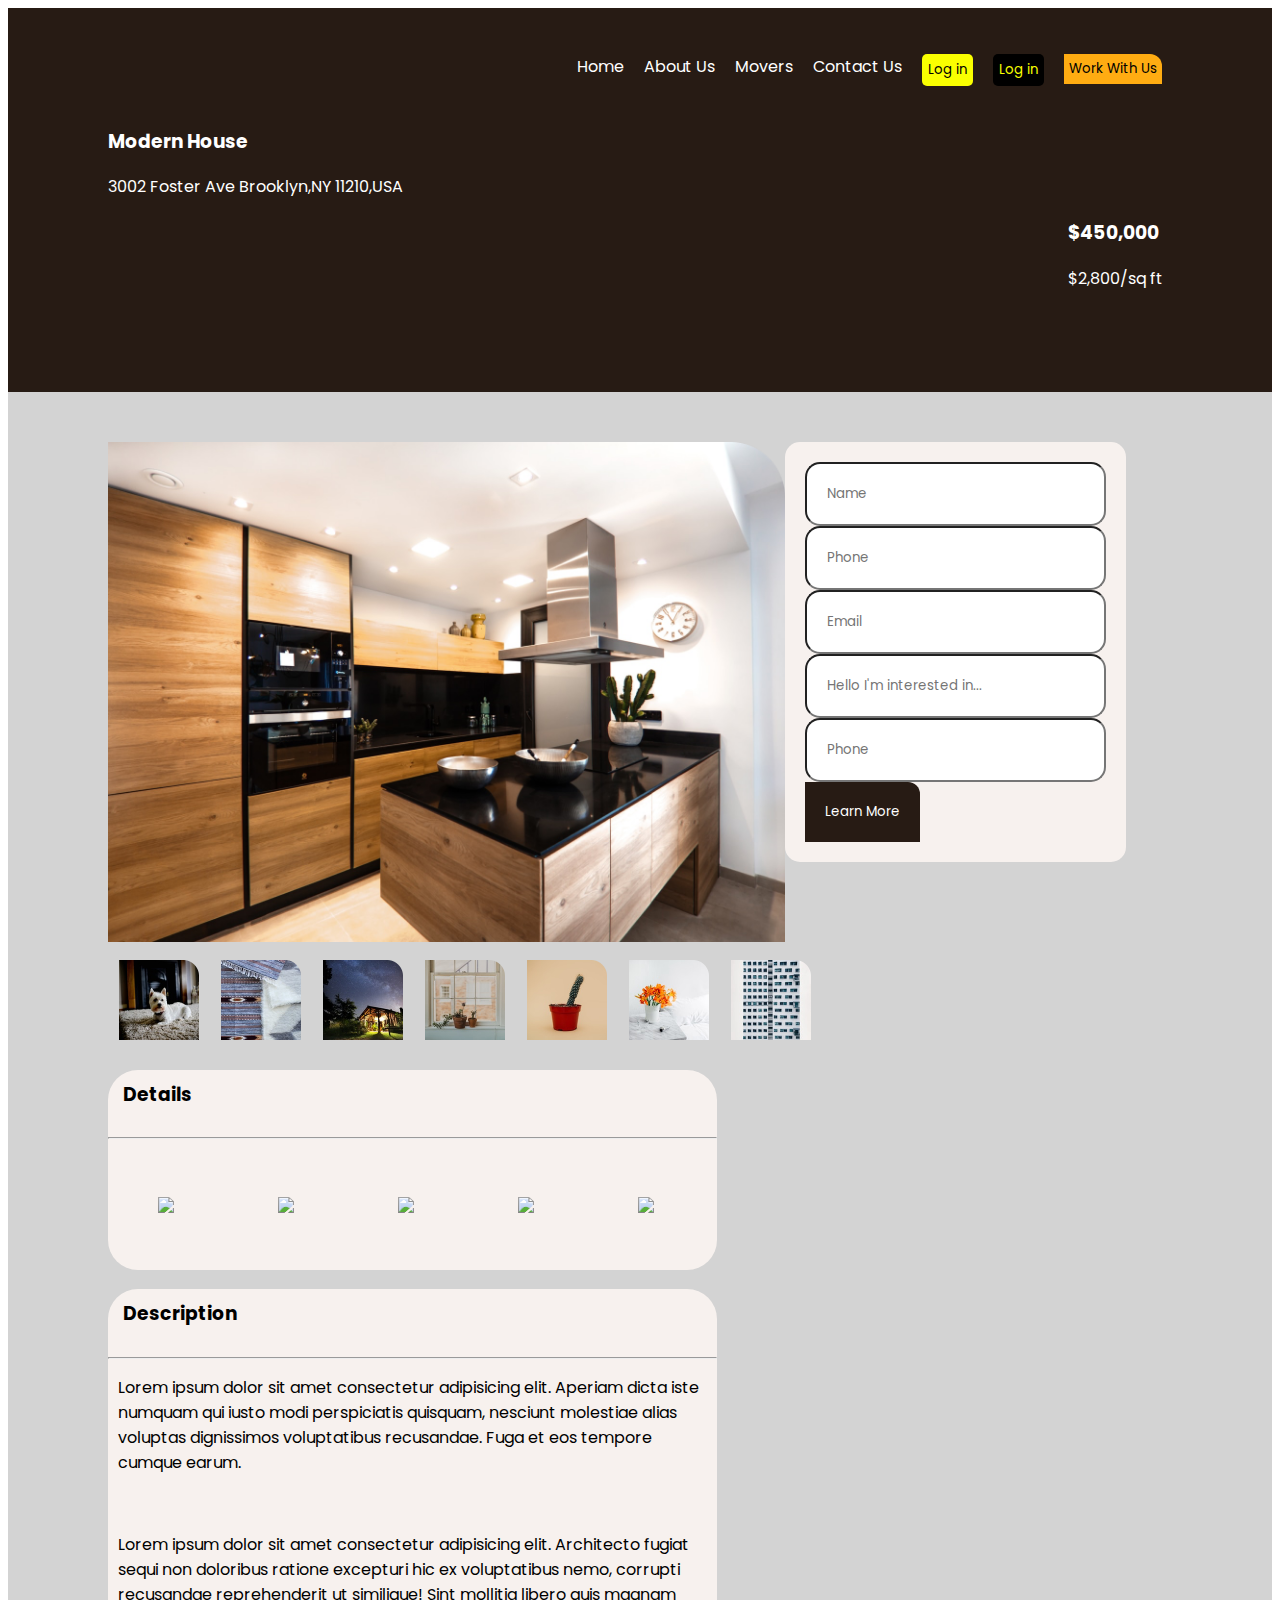
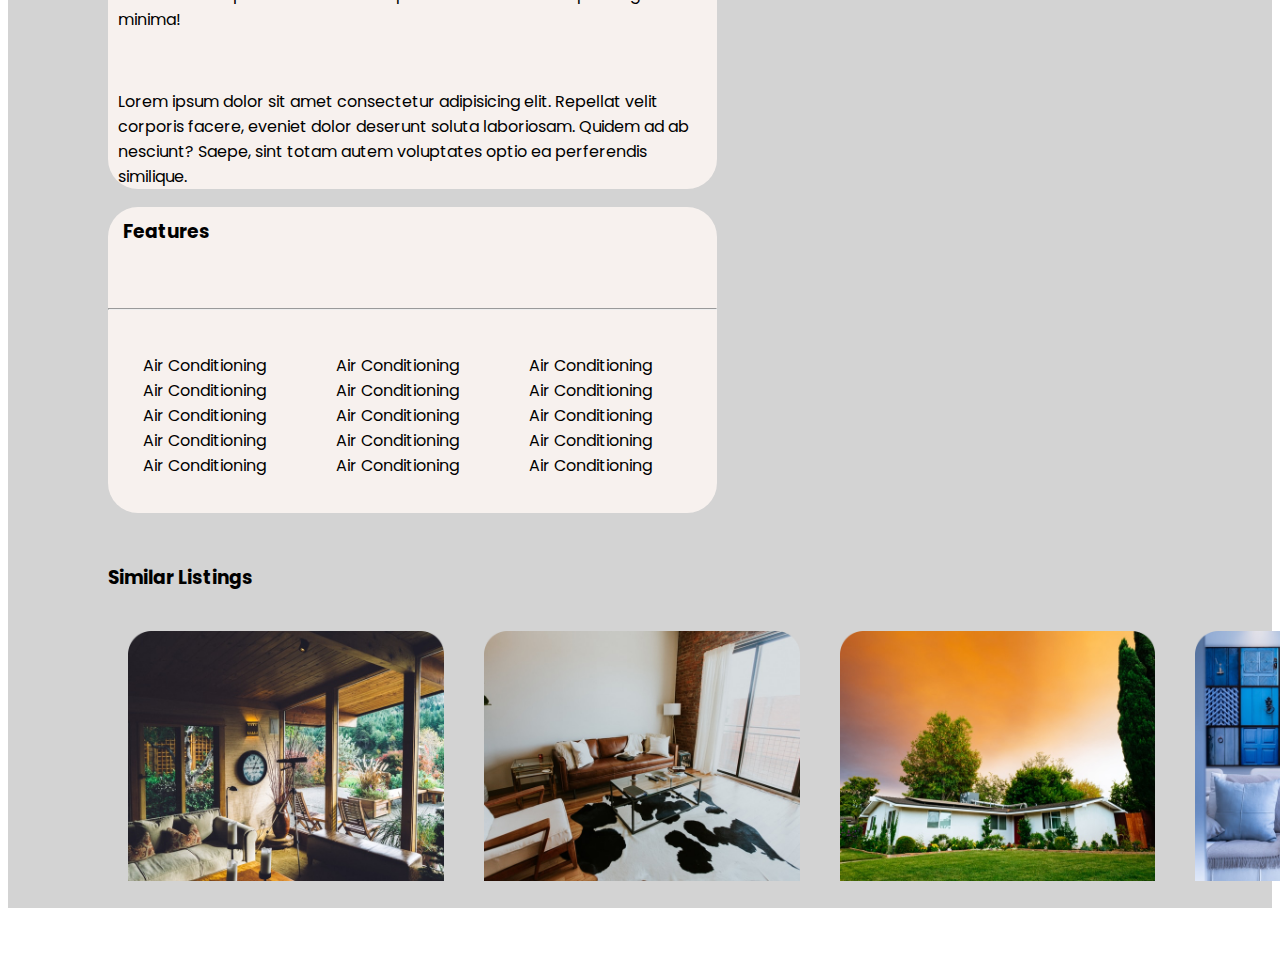
==== property.html @ d28a73ca "added the images on the similar listings container  and styled them" ====
<!DOCTYPE html>
<html lang="en">
<head>
    <meta charset="UTF-8">
    <meta http-equiv="X-UA-Compatible" content="IE=edge">
    <meta name="viewport" content="width=device-width, initial-scale=1.0">
    <link rel="stylesheet" href="./Assets/css/property.css">
    <link href='https://fonts.googleapis.com/css?family=Poppins' rel='stylesheet'>
    <link href='https://fonts.googleapis.com/css?family=Actor' rel='stylesheet'>
    <link href='https://fonts.googleapis.com/css?family=Adana' rel='stylesheet'>
    <link rel="stylesheet" href="https://cdnjs.cloudflare.com/ajax/libs/font-awesome/4.7.0/css/font-awesome.min.css">
    <title>property</title>
</head>
<body>
    <div class="topp">
        <div class="nav-links">
            <ul>
                <li><a href="">Home</a></li>
                <li><a href="">About Us</a></li>
                <li><a href="">Movers</a></li>
                <li><a href="">Contact Us</a></li>
                <li><button class="yellow">Log in</button></li>
                <li><button class="black">Log in</button></li>
                <li><button class="work-with-us">Work With Us</button></li>
            </ul>
        </div>
        
        <div class="navlink-bot">
            <div class="modern">
                <h3>Modern House</h3>
                <p>3002 Foster Ave Brooklyn,NY 11210,USA</p>
            </div>
            <div class="cost">
                <h3>$450,000</h3>
                <p>$2,800/sq ft</p>
            </div>
        </div>
       
    </div>
    <div class="mid-section">

       <div class="mid">

            <div class="large-img-and-form">
                <div class="large-img">
                   <img src="./Assets/images/PropertyHouse.png" alt="">
                </div>
                <div class="form">
                    <div class="form-in">
                        <form>

                            <input type="text" placeholder="Name"><br>
                            <input type="tel" placeholder="Phone"><br>
                            <input type="email" placeholder="Email"><br>
                            <input type="text" placeholder="Hello I'm interested in..."><br>
                            <input type="number" placeholder="Phone"><br>
                            <input type="button" class="form-btn" value="Learn More">
                        </form>
                    </div>
                </div>
            </div>

            <div class="small-imgs">

                <img src="./Assets/images/Rectangle.png" alt="">
                <img src="./Assets/images/Rectangle-1.png" alt="">
                <img src="./Assets/images/Rectangle-2.png" alt="">
                <img src="./Assets/images/Rectangle-3.png" alt="">
                <img src="./Assets/images/Rectangle-4.png" alt="">
                <img src="./Assets/images/Rectangle-5.png" alt="">
                <img src="./Assets/images/Rectangle-6.png" alt="">

            </div>
        </div>
        <div id="details">
            <h3>Details</h3>
            <hr style="color: white;">
            <img src="https://img.icons8.com/ios-glyphs/30/000000/car--v1.png" />
            <img src="https://img.icons8.com/external-those-icons-fill-those-icons/24/000000/external-bathtub-interior-furniture-those-icons-fill-those-icons-1.png"/>
            <img src="https://img.icons8.com/windows/32/000000/hashtag-large.png"/>
            <img src="https://img.icons8.com/material-sharp/24/000000/hut.png"/>
            <img src="https://img.icons8.com/material/24/000000/calendar--v3.png"/>
        </div>
        <div class="description">
            <h3>Description</h3>
            <hr style="color: white;">
            <p>Lorem ipsum dolor sit amet consectetur adipisicing elit. Aperiam dicta iste numquam qui iusto modi perspiciatis quisquam, nesciunt molestiae alias voluptas dignissimos voluptatibus recusandae. Fuga et eos tempore cumque earum.</p>
            <br>
            <p>Lorem ipsum dolor sit amet consectetur adipisicing elit. Architecto fugiat sequi non doloribus ratione excepturi hic ex voluptatibus nemo, corrupti recusandae reprehenderit ut similique! Sint mollitia libero quis magnam minima!</p>
            <br>
            <p>Lorem ipsum dolor sit amet consectetur adipisicing elit. Repellat velit corporis facere, eveniet dolor deserunt soluta laboriosam. Quidem ad ab nesciunt? Saepe, sint totam autem voluptates optio ea perferendis similique.</p>
        </div>
        <div class="features">

            <h3>Features</h3>
            <br>
            <hr style="color: white;">
            <div class="checklist">
                <ul>
                    <li>Air Conditioning</li>
                    <li>Air Conditioning</li>
                    <li>Air Conditioning</li>
                    <li>Air Conditioning</li>
                    <li>Air Conditioning</li>
               
                
                </ul>
                <ul>
                    <li>Air Conditioning</li>
                    <li>Air Conditioning</li>
                    <li>Air Conditioning</li>
                    <li>Air Conditioning</li>
                    <li>Air Conditioning</li>
               
            
                </ul>
                <ul>
                    <li>Air Conditioning</li>
                    <li>Air Conditioning</li>
                    <li>Air Conditioning</li>
                    <li>Air Conditioning</li>
                    <li>Air Conditioning</li>
               
            
                </ul>
            </div>
            
        </div>
        <div class="similar">
            <h3>Similar Listings</h3>
            <div class="listings">
                <div class="malto1">
                    <img src="./Assets/images/Rectangle-7.png" alt="">
                </div>
                <div class="malto2">
                    <img src="./Assets/images/Rectangle-8.png" alt="">
                </div>
                <div class="malto3">
                    <img src="./Assets/images/Rectangle-9.png" alt="">
                </div>
                <div class="malto4">
                    <img src="./Assets/images/Rectangle-10.png" alt="">
                </div>
            </div>


    </div>
</body>
</html>
---- Assets/css/property.css ----
*{
    text-decoration: none;
    list-style: none;
    box-sizing: border-box;
    font-family: poppins, actor,adana;
    
}
.topp{
    background-color: #271b14;
    padding-bottom: 80px;
}
.nav-links ul  {
    float: right;
    display: flex;
    justify-content: space-between;  
    padding-top: 20px; 
    padding-bottom: 20px;
   
}
.nav-links  li{
    justify-content: space-between;
    padding: 10px;
}
.nav-links .yellow{
    color: black;
    background-color:#FAFF00 ;
}
.nav-links .black{
    color: #FAFF00;
    background-color:black;

}
.nav-links .work-with-us{
    color: black;
    background-color: #FFAC12;
    margin-right: 100px;
    border-radius: 0px 12px 0px 0px;
    padding: 5px;
}
.nav-links a{
    color: white;
}
.nav-links button{
    border-radius: 5px;
    border: 0px;
    padding: 6px;
}
.nav-links a:hover{
    color: chocolate;
}
.navlink-bot{
    
    color: white;
    padding: 100px;
    justify-content: space-between;
    padding-bottom: 5px;
}
.navlink-bot .cost{
    margin-left: 960px;
    
}
.mid-section{
    background-color: lightgray;
    
    padding-top: 50px;
}
.large-img-and-form{
    display: flex;
}
.mid img{
    height: 500px;
    width: auto;
    margin-left: 100px;
}
.mid .form-btn{
    background-color: #271b14;
    color: white;
    border-radius: 0px 12px 0px 0px;
    border: 0px;
}
.form-in{
    padding: 20px;
    background-color: #f7f1ee;
    border-radius: 15px;
    border: 50px;
}

    

.form-in input{
    padding: 20px;
    border-radius: 15px;
}
.small-imgs{
    display: flex;
    margin-left: 100px;
}
.small-imgs img{
    height: 100px;
    width: auto;
    padding: 10px;
    margin: 1px;
    
}

#details{
    margin-left: 100px;
    background-color: #f7f1ee;
    border: 200px;
    border-color: #271b14;
    border-radius: 30px;
    margin-right: 555px;
}
#details img{
    padding: 50px;
}
#details h3{
    padding:10px 15px;
}
.description{
    margin-left: 100px;
    background-color: #f7f1ee;
    border: 200px;
    border-color: #271b14;
    border-radius: 30px;
    margin-right: 555px;

}

.description h3{
    padding:10px 15px;

}
.description p{
    padding-left: 10px;
}
.checklist{
    display: flex;
}
.features{
    margin-left: 100px;
    background-color: #f7f1ee;
    border: 200px;
    border-color: #271b14;
    border-radius: 30px;
    margin-right: 555px;
    margin-bottom: 50px;
    

}
.features h3{
    padding:10px 15px;

}
.features ul{
    padding: 30px;
    margin: 5px;
}
.listings{
    display: flex;
}
.listings img{
    height: 290px;
    width: auto;
    padding: 20px;
    margin-left: 0px;
}
.similar{
    margin-left: 100px;
    margin-bottom: 50px;

}
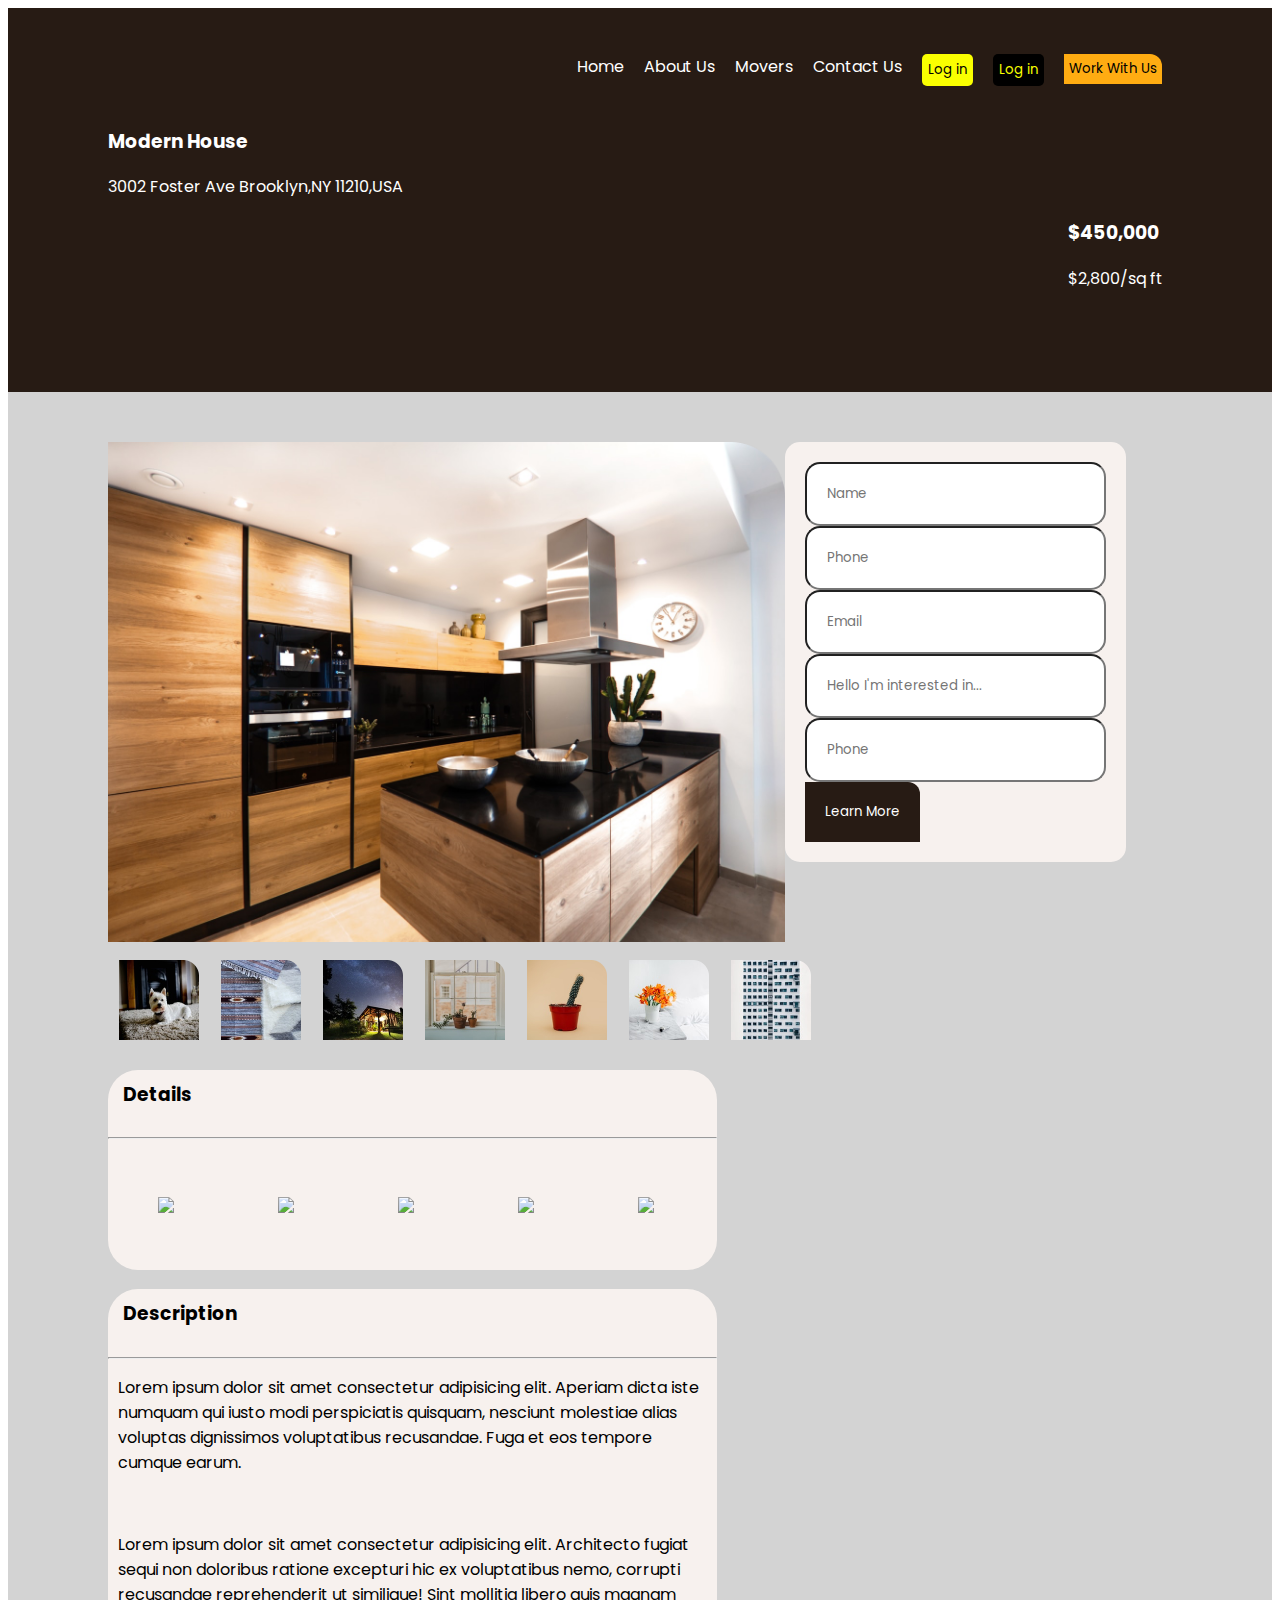
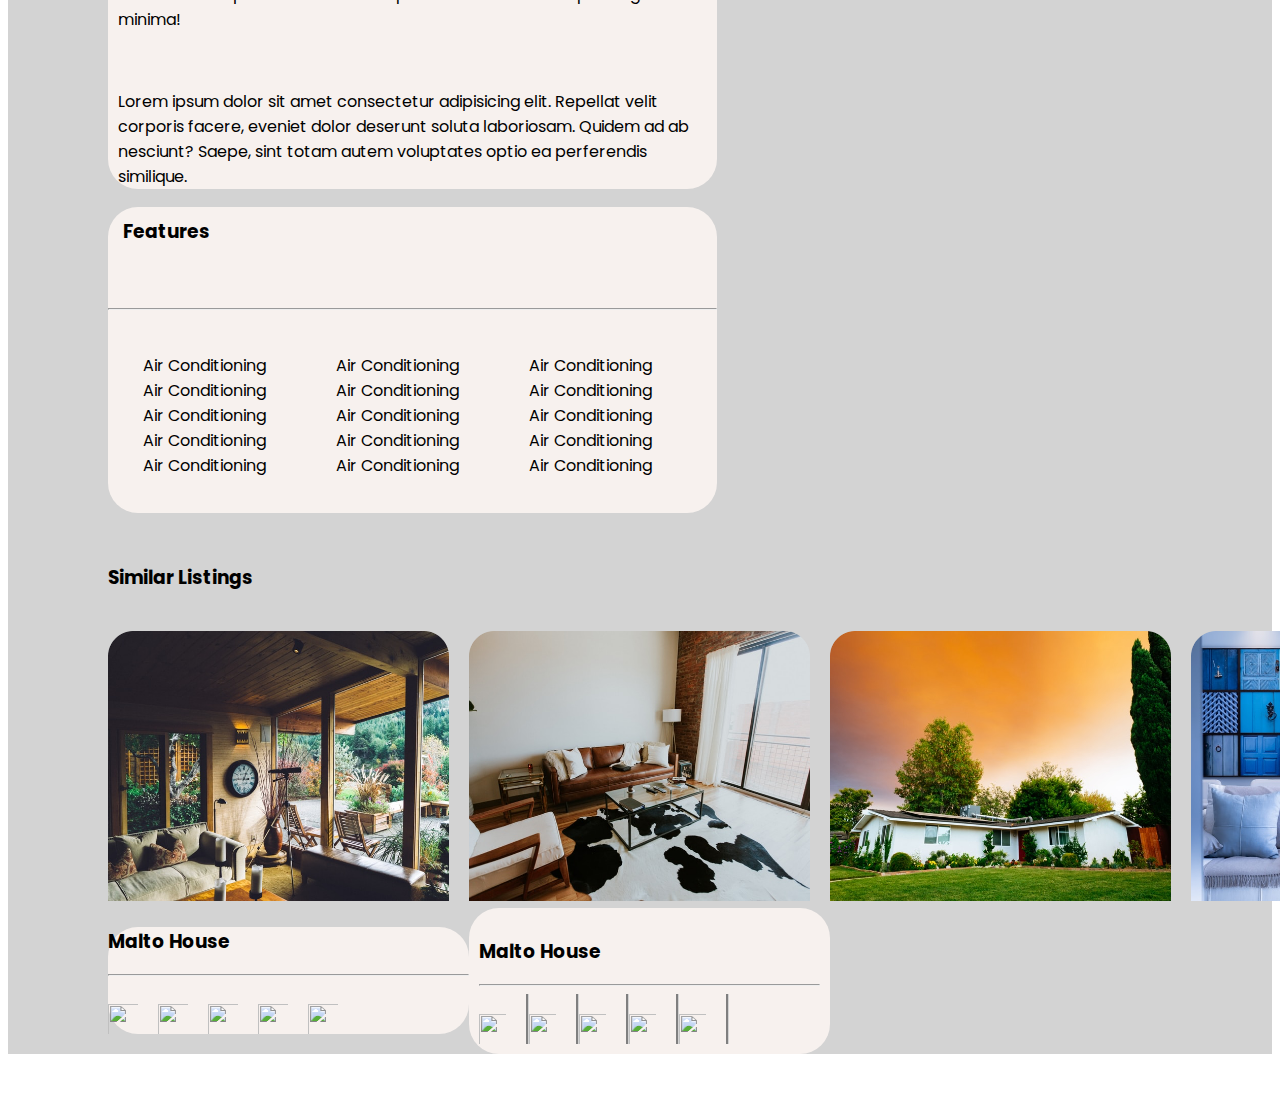
==== commit e4e0296f: "added the captioning of the images to the similar listings container" ====
--- a/property.html
+++ b/property.html
@@ -128,12 +128,36 @@
         </div>
         <div class="similar">
             <h3>Similar Listings</h3>
+            
             <div class="listings">
                 <div class="malto1">
                     <img src="./Assets/images/Rectangle-7.png" alt="">
+                    <div class="icons1">
+                        <h3>Malto House</h3>
+                        <hr style="color: white;">
+                        <div class="malto1-icons">
+                            <img src="https://img.icons8.com/ios-glyphs/30/000000/car--v1.png" />
+                            <img src="https://img.icons8.com/external-those-icons-fill-those-icons/24/000000/external-bathtub-interior-furniture-those-icons-fill-those-icons-1.png"/>
+                            <img src="https://img.icons8.com/windows/32/000000/hashtag-large.png"/>
+                            <img src="https://img.icons8.com/material-sharp/24/000000/hut.png"/>
+                            <img src="https://img.icons8.com/material/24/000000/calendar--v3.png"/>
+                        </div>
+                    </div>
                 </div>
                 <div class="malto2">
                     <img src="./Assets/images/Rectangle-8.png" alt="">
+                    <div class="icons2">
+                        <h3>Malto House</h3>
+                        <hr style="color: white;">
+                        <div class="malto2-icons">
+                            <img src="https://img.icons8.com/ios-glyphs/30/000000/car--v1.png" />
+                            <img src="https://img.icons8.com/external-those-icons-fill-those-icons/24/000000/external-bathtub-interior-furniture-those-icons-fill-those-icons-1.png"/>
+                            <img src="https://img.icons8.com/windows/32/000000/hashtag-large.png"/>
+                            <img src="https://img.icons8.com/material-sharp/24/000000/hut.png"/>
+                            <img src="https://img.icons8.com/material/24/000000/calendar--v3.png"/>
+
+                        </div>
+                    </div>
                 </div>
                 <div class="malto3">
                     <img src="./Assets/images/Rectangle-9.png" alt="">
--- a/Assets/css/property.css
+++ b/Assets/css/property.css
@@ -162,11 +162,50 @@
 .listings img{
     height: 290px;
     width: auto;
-    padding: 20px;
+    padding-top: 20px;
+    padding-right: 20px;
+    padding-bottom: 0px;
     margin-left: 0px;
+    margin-bottom: 0px;
 }
 .similar{
     margin-left: 100px;
     margin-bottom: 50px;
 
+
+}
+.icons1 img{
+    
+    height: 50px;
+    width: 50px;
+}
+.malto1-icons{
+    display: flex;
+    position: relative;
+    top: 0px;
+    
+}
+.icons1{
+    background-color: #f7f1ee;
+    border: 200px;
+    border-radius: 30px;
+}
+.malto2-icons{
+    display: flex;
+    position: relative;
+    top: 0px;
+    padding-right: 2px;
+}
+.icons2{
+    background-color: #f7f1ee;
+    border: 200px;
+    border-radius: 30px;
+    padding: 10px;
+}
+.icons2 img{
+    
+    height: 50px;
+    width: 50px;
+    border-right-style: groove;
+    border-color: lightgray;
 }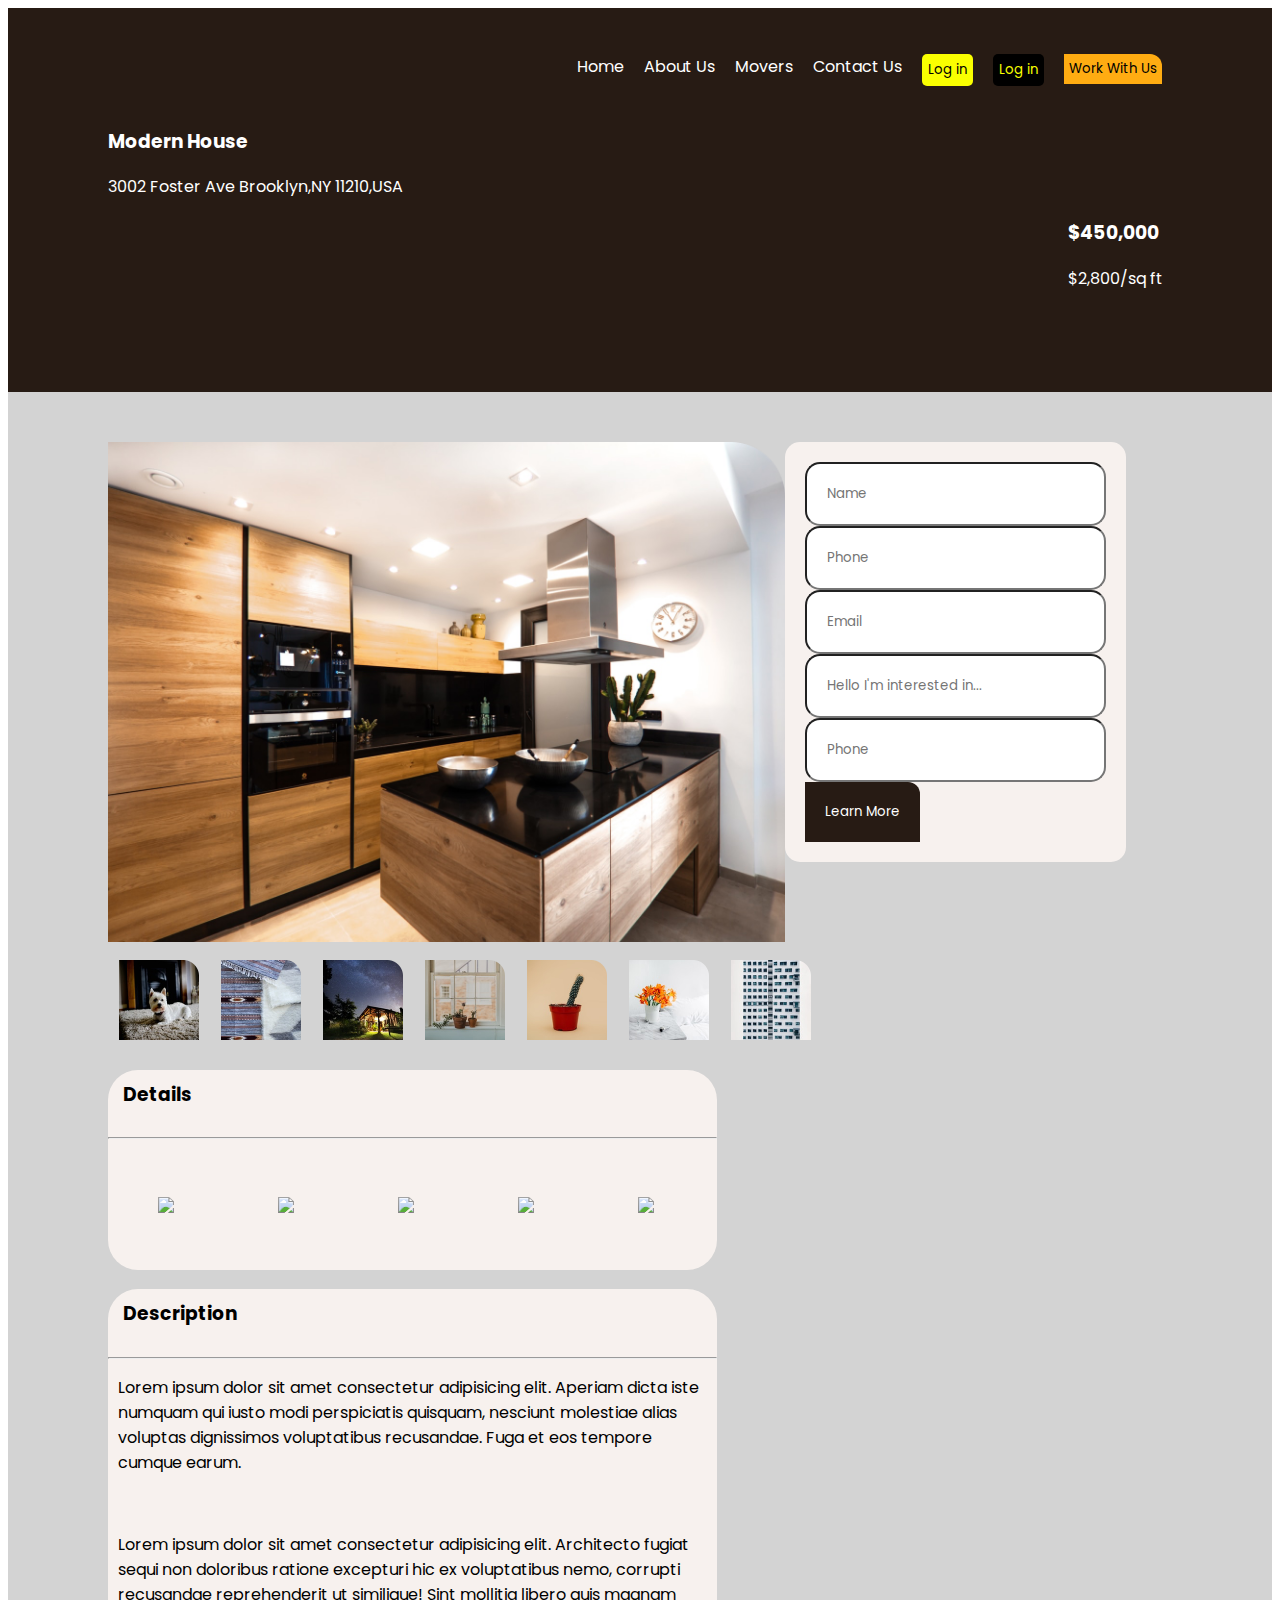
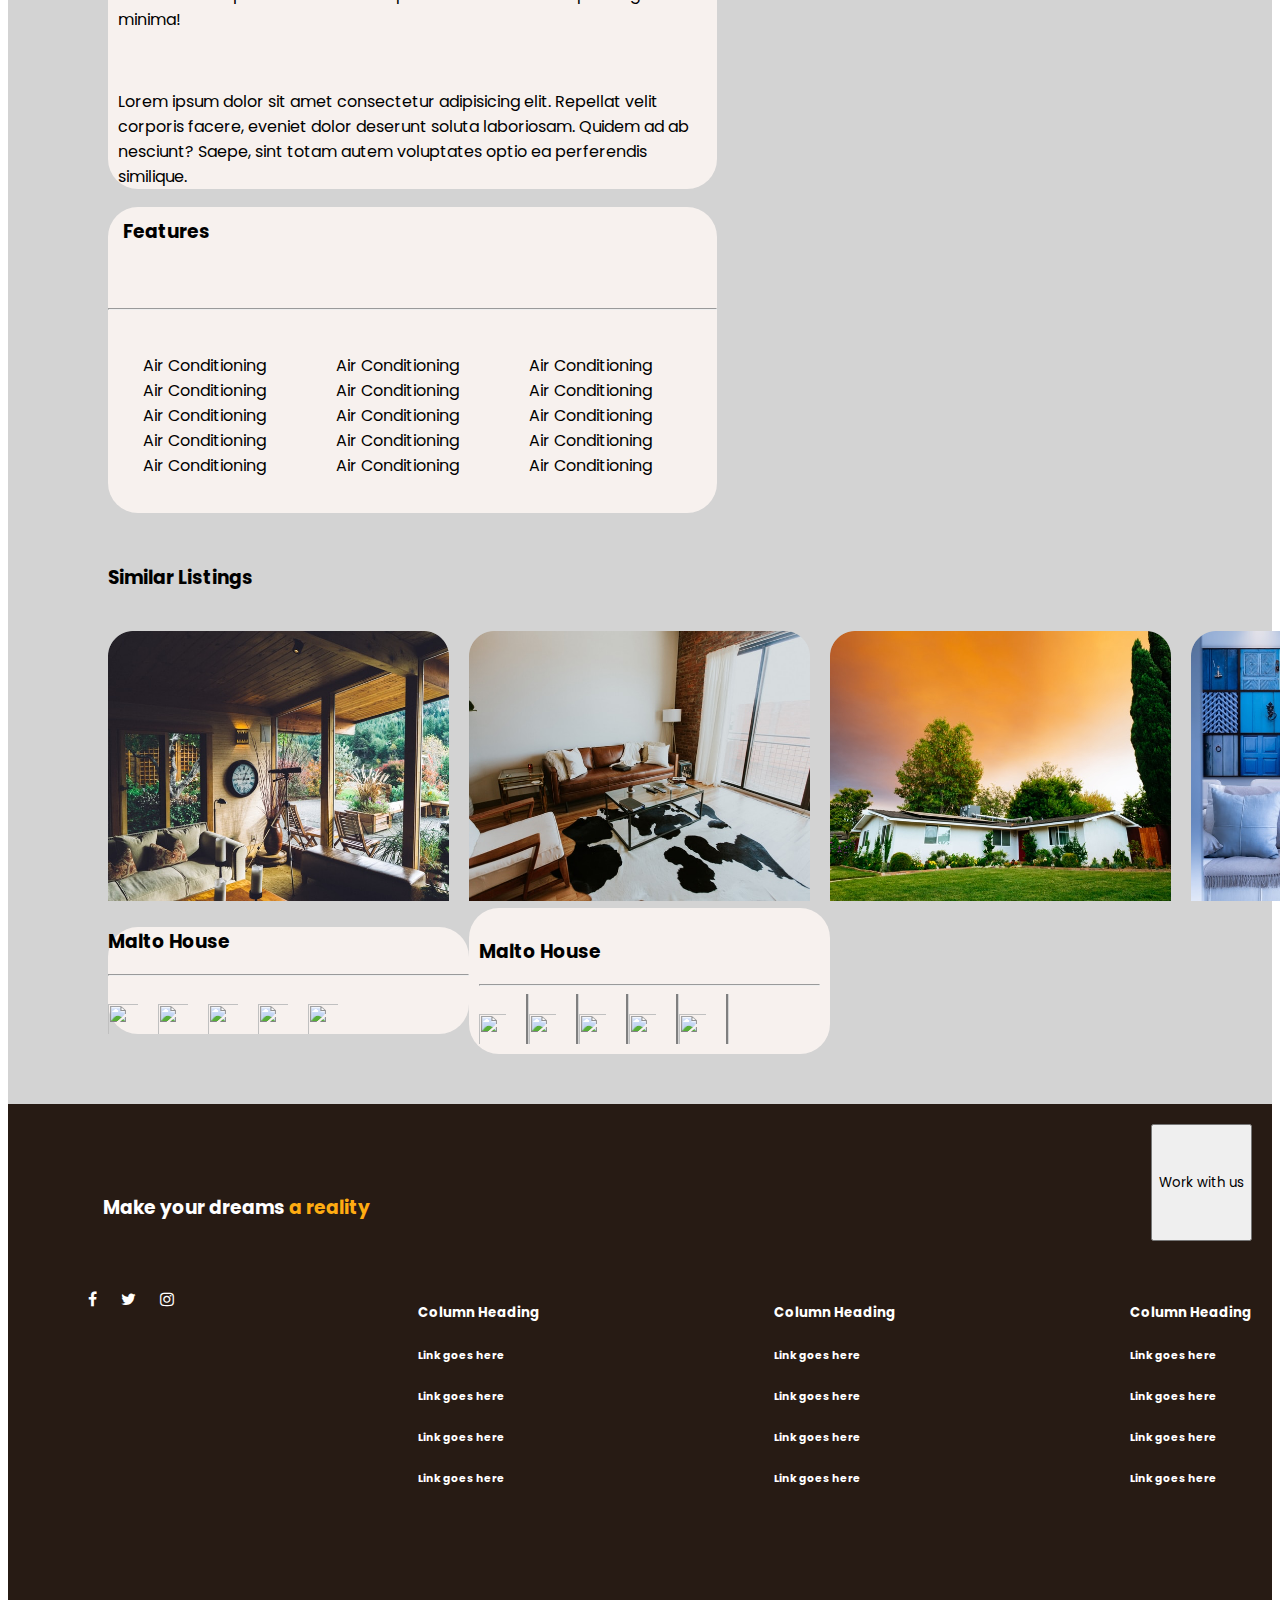
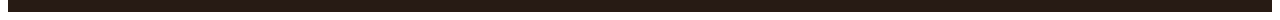
==== commit 416ca31b: "added the footer to the movers page and styled it" ====
--- a/property.html
+++ b/property.html
@@ -169,5 +169,46 @@
 
 
     </div>
+    <footer>
+        <div class="sentence">
+            <h3>Make your dreams  <span>a reality</span></h3>
+            <button class="us">Work with us</button>
+        </div>
+        <div class="bottom">
+            <div class="social-media-icons">
+                <a href="#" class="fa fa-facebook"></a>
+                <a href="#" class="fa fa-twitter"></a>
+                <a href="#" class="fa fa-instagram"></a>
+            
+
+            </div>
+            
+            <div class="one">
+                <h5>Column Heading</h5>
+                <h6>Link goes here</h6>
+                <h6>Link goes here</h6>
+                <h6>Link goes here</h6>
+                <h6>Link goes here</h6>
+            </div>
+            <div class="two">
+                <h5>Column Heading</h5>
+                <h6>Link goes here</h6>
+                <h6>Link goes here</h6>
+                <h6>Link goes here</h6>
+                <h6>Link goes here</h6>
+
+            </div>
+            <div class="three">
+                <h5>Column Heading</h5>
+                <h6>Link goes here</h6>
+                <h6>Link goes here</h6>
+                <h6>Link goes here</h6>
+                <h6>Link goes here</h6>
+
+            </div>
+
+        </div>
+    </footer>
+    
 </body>
 </html>--- a/Assets/css/property.css
+++ b/Assets/css/property.css
@@ -208,4 +208,36 @@
     width: 50px;
     border-right-style: groove;
     border-color: lightgray;
+}
+
+footer span{
+    color: #FFAC12;
+    
+}
+.social-media-icons a{
+    color:white;
+    padding: 10px;
+}
+.bottom{
+    display: flex;
+    justify-content: space-between;
+    padding: 20px;
+    margin-left: 50px;
+    
+}
+footer h3{
+    margin-left: 75px;
+    padding-top: 50px;
+}
+footer{
+    background-color: #271b14;
+    color: white;
+    padding-bottom: 80px;
+}
+footer .sentence{
+    display: flex;
+    justify-content: space-between;
+}
+footer .sentence{
+    padding: 20px;
 }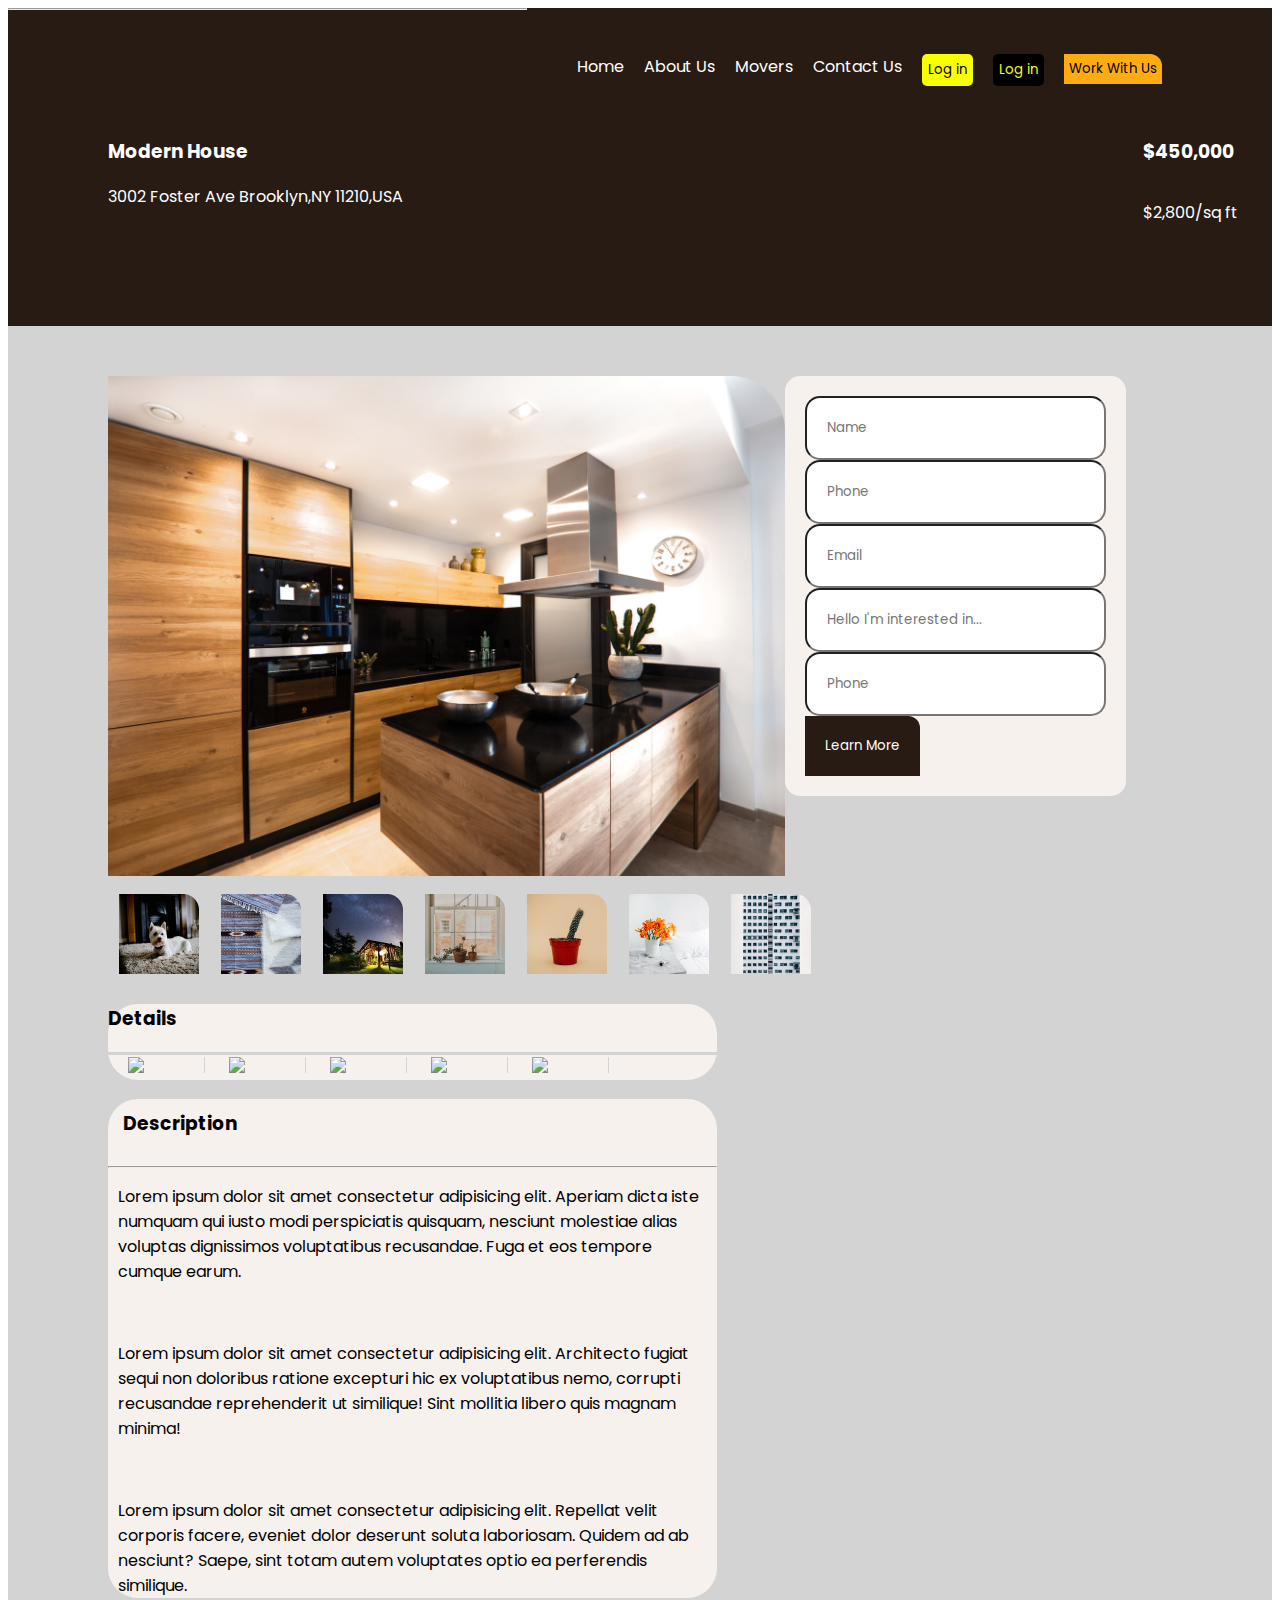
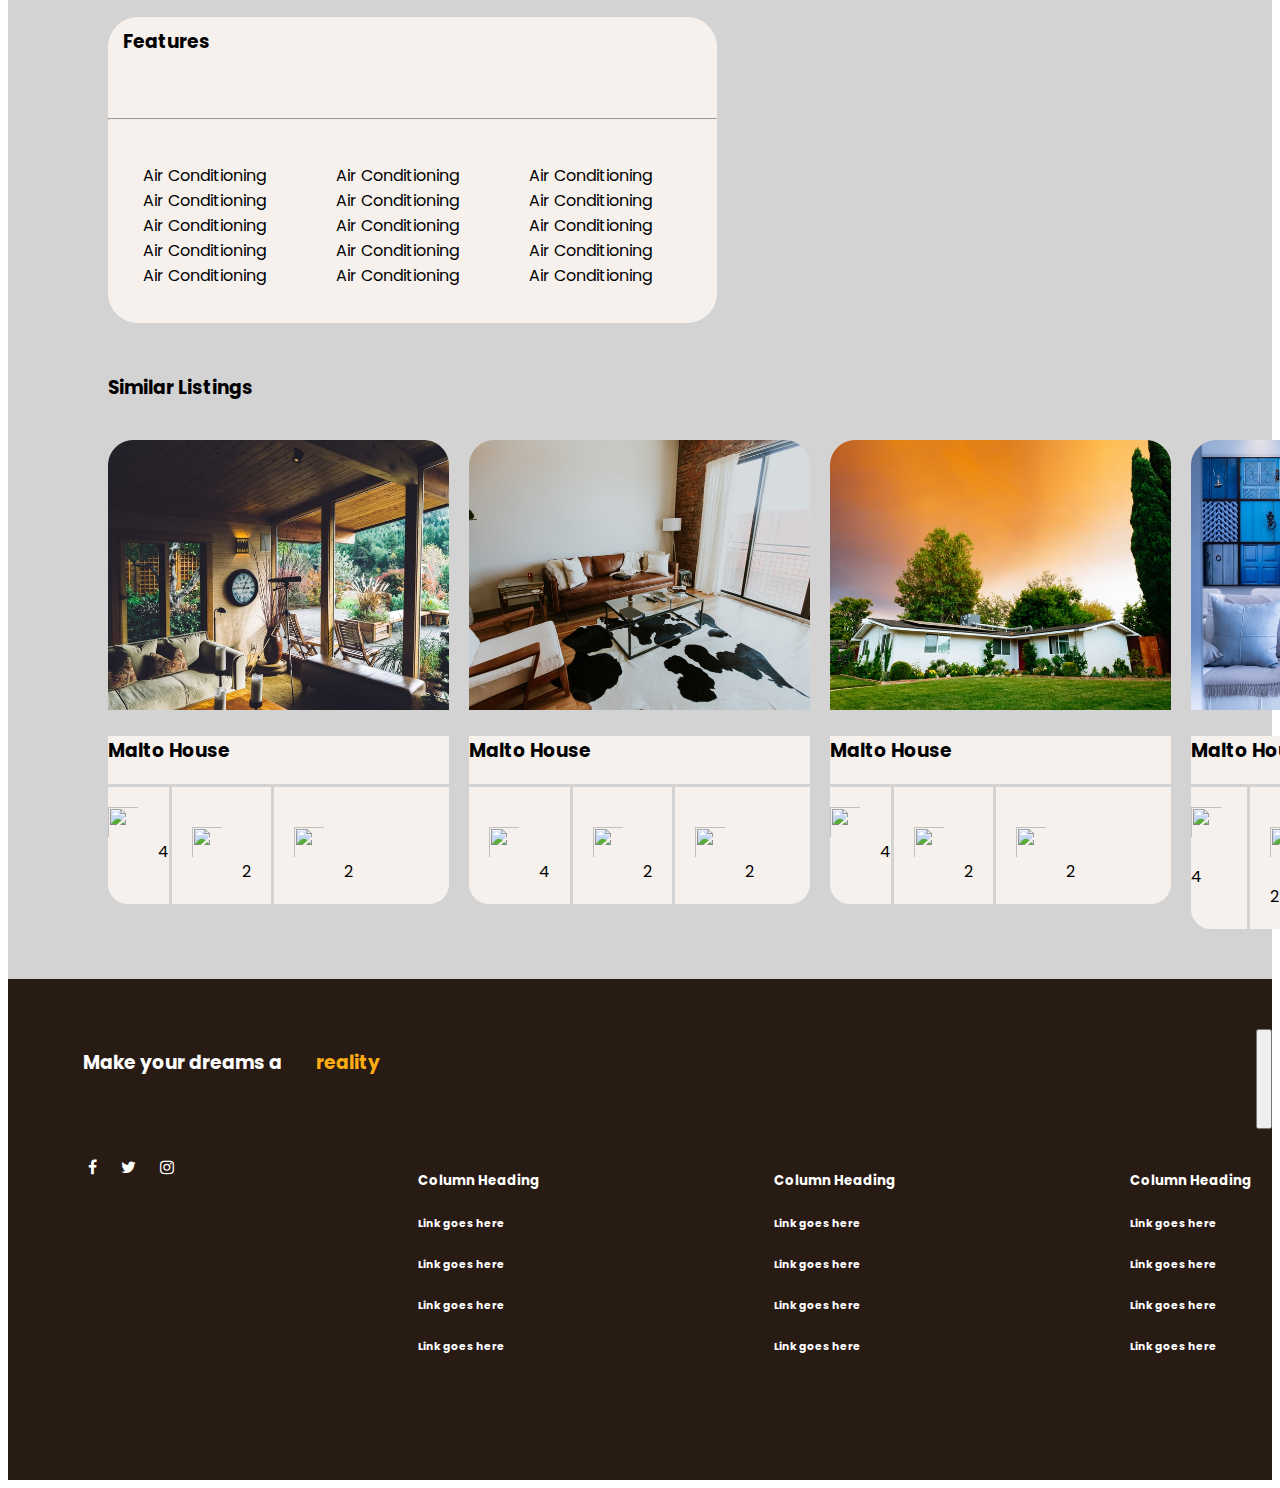
==== commit 71a36e23: "added the icons below the images and styled their borders" ====
--- a/property.html
+++ b/property.html
@@ -15,7 +15,7 @@
     <div class="topp">
         <div class="nav-links">
             <ul>
-                <li><a href="">Home</a></li>
+                <li><a href="./index.html">Home</a></li>
                 <li><a href="">About Us</a></li>
                 <li><a href="">Movers</a></li>
                 <li><a href="">Contact Us</a></li>
@@ -23,6 +23,7 @@
                 <li><button class="black">Log in</button></li>
                 <li><button class="work-with-us">Work With Us</button></li>
             </ul>
+            <hr style="color: rgba(255, 255, 255, 0.723);">
         </div>
         
         <div class="navlink-bot">
@@ -74,12 +75,14 @@
         </div>
         <div id="details">
             <h3>Details</h3>
-            <hr style="color: white;">
-            <img src="https://img.icons8.com/ios-glyphs/30/000000/car--v1.png" />
-            <img src="https://img.icons8.com/external-those-icons-fill-those-icons/24/000000/external-bathtub-interior-furniture-those-icons-fill-those-icons-1.png"/>
-            <img src="https://img.icons8.com/windows/32/000000/hashtag-large.png"/>
-            <img src="https://img.icons8.com/material-sharp/24/000000/hut.png"/>
-            <img src="https://img.icons8.com/material/24/000000/calendar--v3.png"/>
+            <div class="icons-det">
+
+                <img src="https://img.icons8.com/ios-glyphs/30/000000/car--v1.png"  />
+                <img src="https://img.icons8.com/external-those-icons-fill-those-icons/24/000000/external-bathtub-interior-furniture-those-icons-fill-those-icons-1.png"/>
+                <img src="https://img.icons8.com/windows/32/000000/hashtag-large.png"/>
+                <img src="https://img.icons8.com/material-sharp/24/000000/hut.png"/>
+                <img src="https://img.icons8.com/material/24/000000/calendar--v3.png"/>
+            </div>
         </div>
         <div class="description">
             <h3>Description</h3>
@@ -134,13 +137,11 @@
                     <img src="./Assets/images/Rectangle-7.png" alt="">
                     <div class="icons1">
                         <h3>Malto House</h3>
-                        <hr style="color: white;">
                         <div class="malto1-icons">
-                            <img src="https://img.icons8.com/ios-glyphs/30/000000/car--v1.png" />
-                            <img src="https://img.icons8.com/external-those-icons-fill-those-icons/24/000000/external-bathtub-interior-furniture-those-icons-fill-those-icons-1.png"/>
-                            <img src="https://img.icons8.com/windows/32/000000/hashtag-large.png"/>
-                            <img src="https://img.icons8.com/material-sharp/24/000000/hut.png"/>
-                            <img src="https://img.icons8.com/material/24/000000/calendar--v3.png"/>
+                            <div class="one"><img src="https://img.icons8.com/ios-glyphs/30/000000/car--v1.png" alt="">4</div>
+                            <div class="two"><img src="https://img.icons8.com/external-those-icons-fill-those-icons/24/000000/external-bathtub-interior-furniture-those-icons-fill-those-icons-1.png" alt="">2</div>
+                            <div class="three"><img src="https://img.icons8.com/windows/32/000000/hashtag-large.png" alt="">2</div>
+                            
                         </div>
                     </div>
                 </div>
@@ -148,22 +149,44 @@
                     <img src="./Assets/images/Rectangle-8.png" alt="">
                     <div class="icons2">
                         <h3>Malto House</h3>
-                        <hr style="color: white;">
                         <div class="malto2-icons">
-                            <img src="https://img.icons8.com/ios-glyphs/30/000000/car--v1.png" />
-                            <img src="https://img.icons8.com/external-those-icons-fill-those-icons/24/000000/external-bathtub-interior-furniture-those-icons-fill-those-icons-1.png"/>
-                            <img src="https://img.icons8.com/windows/32/000000/hashtag-large.png"/>
-                            <img src="https://img.icons8.com/material-sharp/24/000000/hut.png"/>
-                            <img src="https://img.icons8.com/material/24/000000/calendar--v3.png"/>
+                            <div class="one"><img src="https://img.icons8.com/ios-glyphs/30/000000/car--v1.png" alt="">4</div>
+                            <div class="two"><img src="https://img.icons8.com/external-those-icons-fill-those-icons/24/000000/external-bathtub-interior-furniture-those-icons-fill-those-icons-1.png" alt="">2</div>
+                            <div class="three"><img src="https://img.icons8.com/windows/32/000000/hashtag-large.png" alt="">2</div>
+
+
+                           
 
                         </div>
                     </div>
                 </div>
                 <div class="malto3">
                     <img src="./Assets/images/Rectangle-9.png" alt="">
+                    <div class="icons3">
+                        <h3>Malto House</h3>
+                        <div class="malto3-icons">
+                            <div class="one"><img src="https://img.icons8.com/ios-glyphs/30/000000/car--v1.png" alt="">4</div>
+                            <div class="two"><img src="https://img.icons8.com/external-those-icons-fill-those-icons/24/000000/external-bathtub-interior-furniture-those-icons-fill-those-icons-1.png" alt="">2</div>
+                            <div class="three"><img src="https://img.icons8.com/windows/32/000000/hashtag-large.png" alt="">2</div>
+
+
+
+
+
+                        </div>
+                    </div>
                 </div>
                 <div class="malto4">
                     <img src="./Assets/images/Rectangle-10.png" alt="">
+                    <div class="icons4">
+                        <h3>Malto House</h3>
+                        <div class="malto4-icons">
+                            <div class="one"><img src="https://img.icons8.com/ios-glyphs/30/000000/car--v1.png" alt="">4</div>
+                            <div class="two"><img src="https://img.icons8.com/external-those-icons-fill-those-icons/24/000000/external-bathtub-interior-furniture-those-icons-fill-those-icons-1.png" alt="">2</div>
+
+
+                        </div>
+                    </div>
                 </div>
             </div>
 
@@ -171,8 +194,8 @@
     </div>
     <footer>
         <div class="sentence">
-            <h3>Make your dreams  <span>a reality</span></h3>
-            <button class="us">Work with us</button>
+            <h3>Make your dreams a <span> reality</span></h3>
+            <button class="us"><a href="Work with us"></a></button>
         </div>
         <div class="bottom">
             <div class="social-media-icons">
@@ -183,14 +206,14 @@
 
             </div>
             
-            <div class="one">
+            <div class="onee">
                 <h5>Column Heading</h5>
                 <h6>Link goes here</h6>
                 <h6>Link goes here</h6>
                 <h6>Link goes here</h6>
                 <h6>Link goes here</h6>
             </div>
-            <div class="two">
+            <div class="twoo">
                 <h5>Column Heading</h5>
                 <h6>Link goes here</h6>
                 <h6>Link goes here</h6>
@@ -198,7 +221,7 @@
                 <h6>Link goes here</h6>
 
             </div>
-            <div class="three">
+            <div class="threee">
                 <h5>Column Heading</h5>
                 <h6>Link goes here</h6>
                 <h6>Link goes here</h6>
--- a/Assets/css/property.css
+++ b/Assets/css/property.css
@@ -3,12 +3,17 @@
     list-style: none;
     box-sizing: border-box;
     font-family: poppins, actor,adana;
-    
-}
+   
+    
+}
+
 .topp{
     background-color: #271b14;
     padding-bottom: 80px;
 }
+
+
+
 .nav-links ul  {
     float: right;
     display: flex;
@@ -54,10 +59,19 @@
     padding: 100px;
     justify-content: space-between;
     padding-bottom: 5px;
+    display: flex;
 }
 .navlink-bot .cost{
-    margin-left: 960px;
-    
+    margin-left: 740px;
+    
+}
+
+.cost p{
+    display: inline-block;
+    white-space: nowrap;
+}
+.modern p{
+    white-space: nowrap;
 }
 .mid-section{
     background-color: lightgray;
@@ -106,16 +120,23 @@
 #details{
     margin-left: 100px;
     background-color: #f7f1ee;
-    border: 200px;
+    border: 20px;
     border-color: #271b14;
     border-radius: 30px;
     margin-right: 555px;
 }
 #details img{
-    padding: 50px;
-}
-#details h3{
+    padding-right: 60px;
+    border-right: solid lightgray 1px;
+    padding-left: 20px;
+    border-top: 10px;
+    
+}
+.det h3{
     padding:10px 15px;
+}
+.icons-det{
+    border-top: solid lightgrey;
 }
 .description{
     margin-left: 100px;
@@ -158,6 +179,8 @@
 }
 .listings{
     display: flex;
+    border-bottom: 0px;
+    margin-bottom: 0px;
 }
 .listings img{
     height: 290px;
@@ -178,37 +201,112 @@
     
     height: 50px;
     width: 50px;
+    
 }
 .malto1-icons{
     display: flex;
     position: relative;
     top: 0px;
-    
-}
+    border-top: solid lightgray;
+    
+}
+.malto1-icons .one, .two, .three{
+    display: inline-block;
+    border-right: solid lightgray;
+}
+.malto1-icons .three{
+    border-right: none;
+}
+
 .icons1{
     background-color: #f7f1ee;
-    border: 200px;
-    border-radius: 30px;
+    margin: 0px 20px 0px 0px;
+    border: 50px;
+    border-radius: 0px 0px  20px 20px;
 }
 .malto2-icons{
     display: flex;
     position: relative;
     top: 0px;
-    padding-right: 2px;
-}
+    border-top: solid lightgray;
+}
+.malto2-icons .one, .two, .three{
+    display: inline-block;
+    border-right: solid lightgray;
+    padding: 20px;
+}
+.malto2-icons .three{
+    border-right: none;
+}
+
+
 .icons2{
     background-color: #f7f1ee;
-    border: 200px;
-    border-radius: 30px;
-    padding: 10px;
+    border: 50px;
+    margin: 0px 20px 0px 0px;
+    border-radius: 0px 0px  20px 20px;
 }
 .icons2 img{
     
     height: 50px;
     width: 50px;
-    border-right-style: groove;
     border-color: lightgray;
 }
+.icons3 img{
+    
+    height: 50px;
+    width: 50px;
+}
+.malto3-icons{
+    display: flex;
+    position: relative;
+    top: 0px;
+    border-top: solid lightgray;
+    
+}
+.malto3-icons .one, .two, .three{
+    display: inline-block;
+    border-right: solid lightgray;
+}
+.malto3-icons .three{
+    border-right: none;
+}
+
+.icons3{
+    background-color: #f7f1ee;
+    border: 50px;
+    margin: 0px 20px 0px 0px;
+    border-radius: 0px 0px  20px 20px;
+
+}
+.icons4 img{
+    
+    height: 50px;
+    width: 50px;
+}
+.malto4-icons{
+    display: flex;
+    position: relative;
+    top: 0px;
+    border-top: solid lightgray;
+    
+}
+.malto4-icons .one, .two, .three{
+    display: inline-block;
+    border-right: solid lightgray;
+}
+.malto4-icons .three{
+    border-right: none;
+}
+
+.icons4{
+    background-color: #f7f1ee;
+    border: 200px;
+    border-radius: 0px 0px  20px 20px;
+    margin: 0px 20px 0px 0px;
+
+}
+
 
 footer span{
     color: #FFAC12;
@@ -225,19 +323,30 @@
     margin-left: 50px;
     
 }
-footer h3{
+.sentence button{
+    box-sizing: border-box;
+    height: 100px;
+    width: auto;
+}
+.sentence>h3{
     margin-left: 75px;
-    padding-top: 50px;
+}
+.sentence span{
+    padding-left: 30px;
 }
 footer{
     background-color: #271b14;
     color: white;
     padding-bottom: 80px;
 }
-footer .sentence{
+ .sentence{
     display: flex;
     justify-content: space-between;
-}
-footer .sentence{
-    padding: 20px;
-}+    padding-top: 50px;
+}
+.us {
+    border: 20px 20px;
+    height: 20px;
+    width: 150px;
+}
+
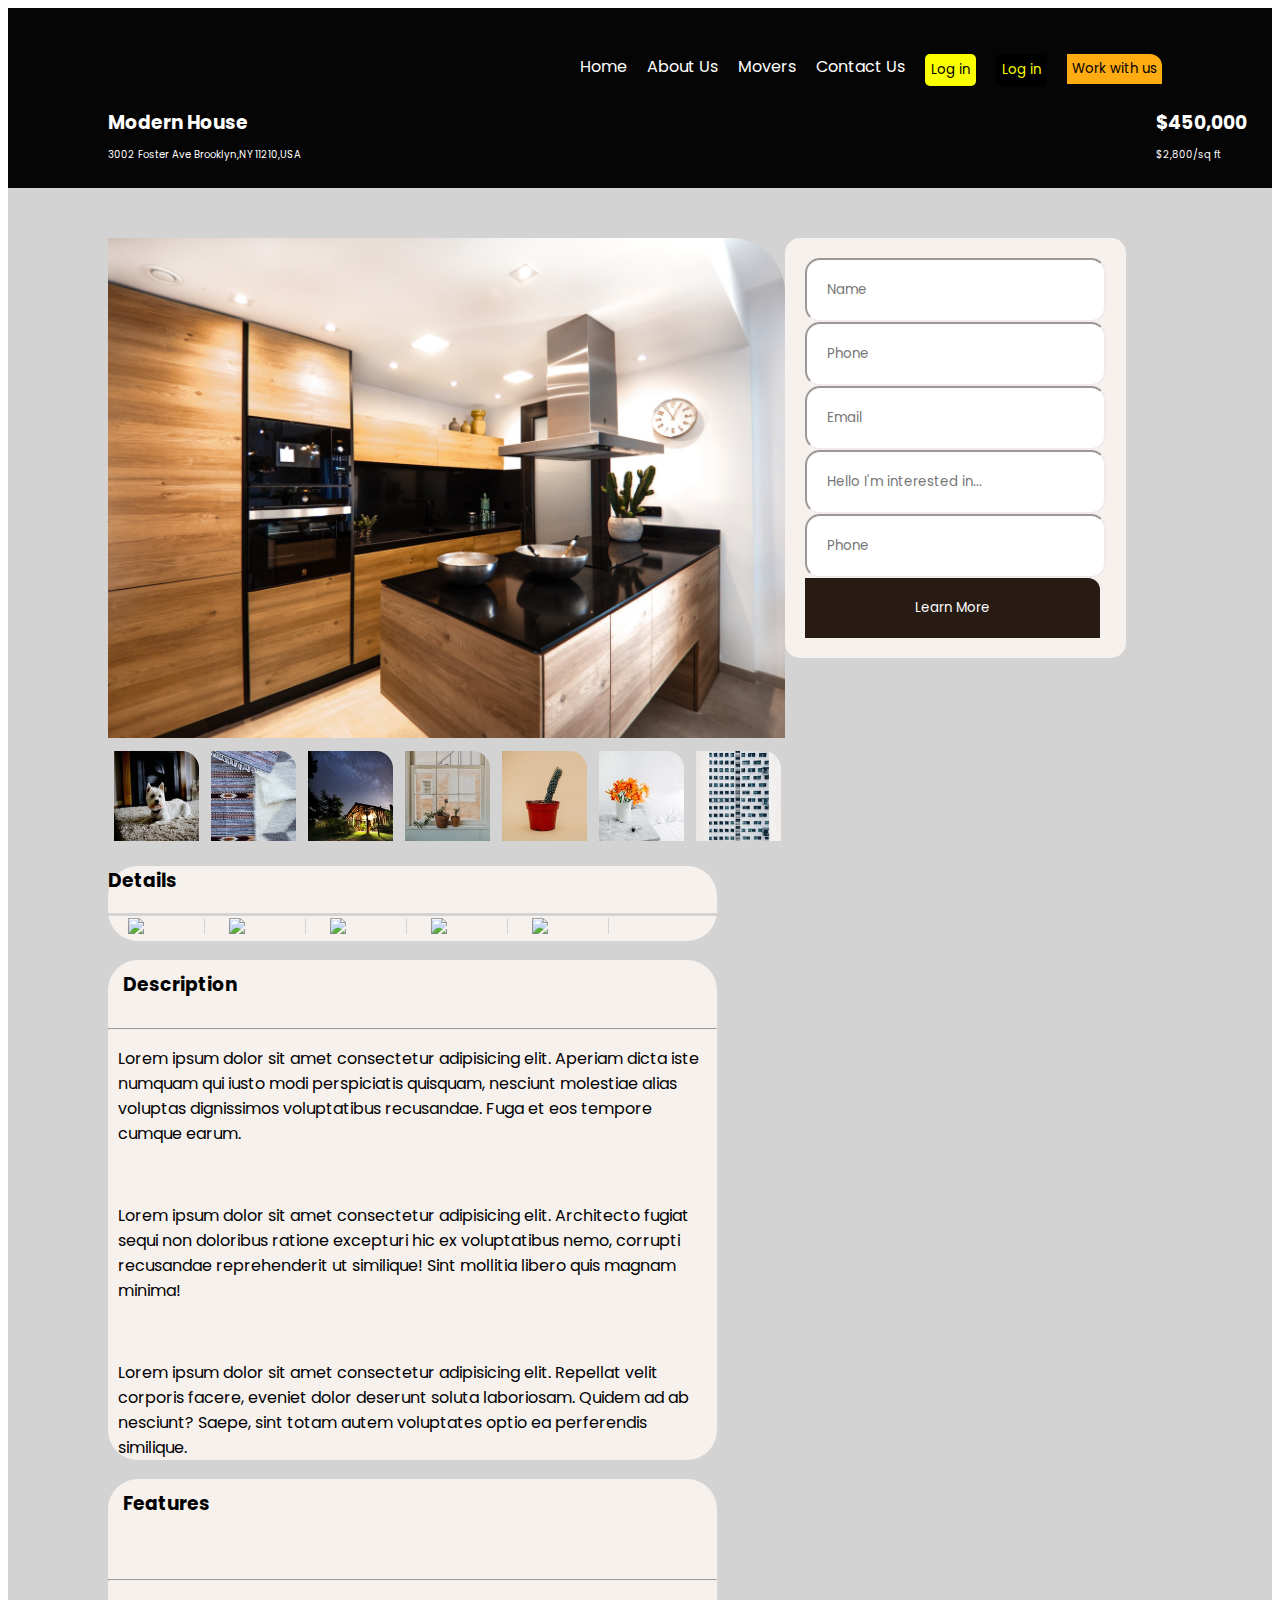
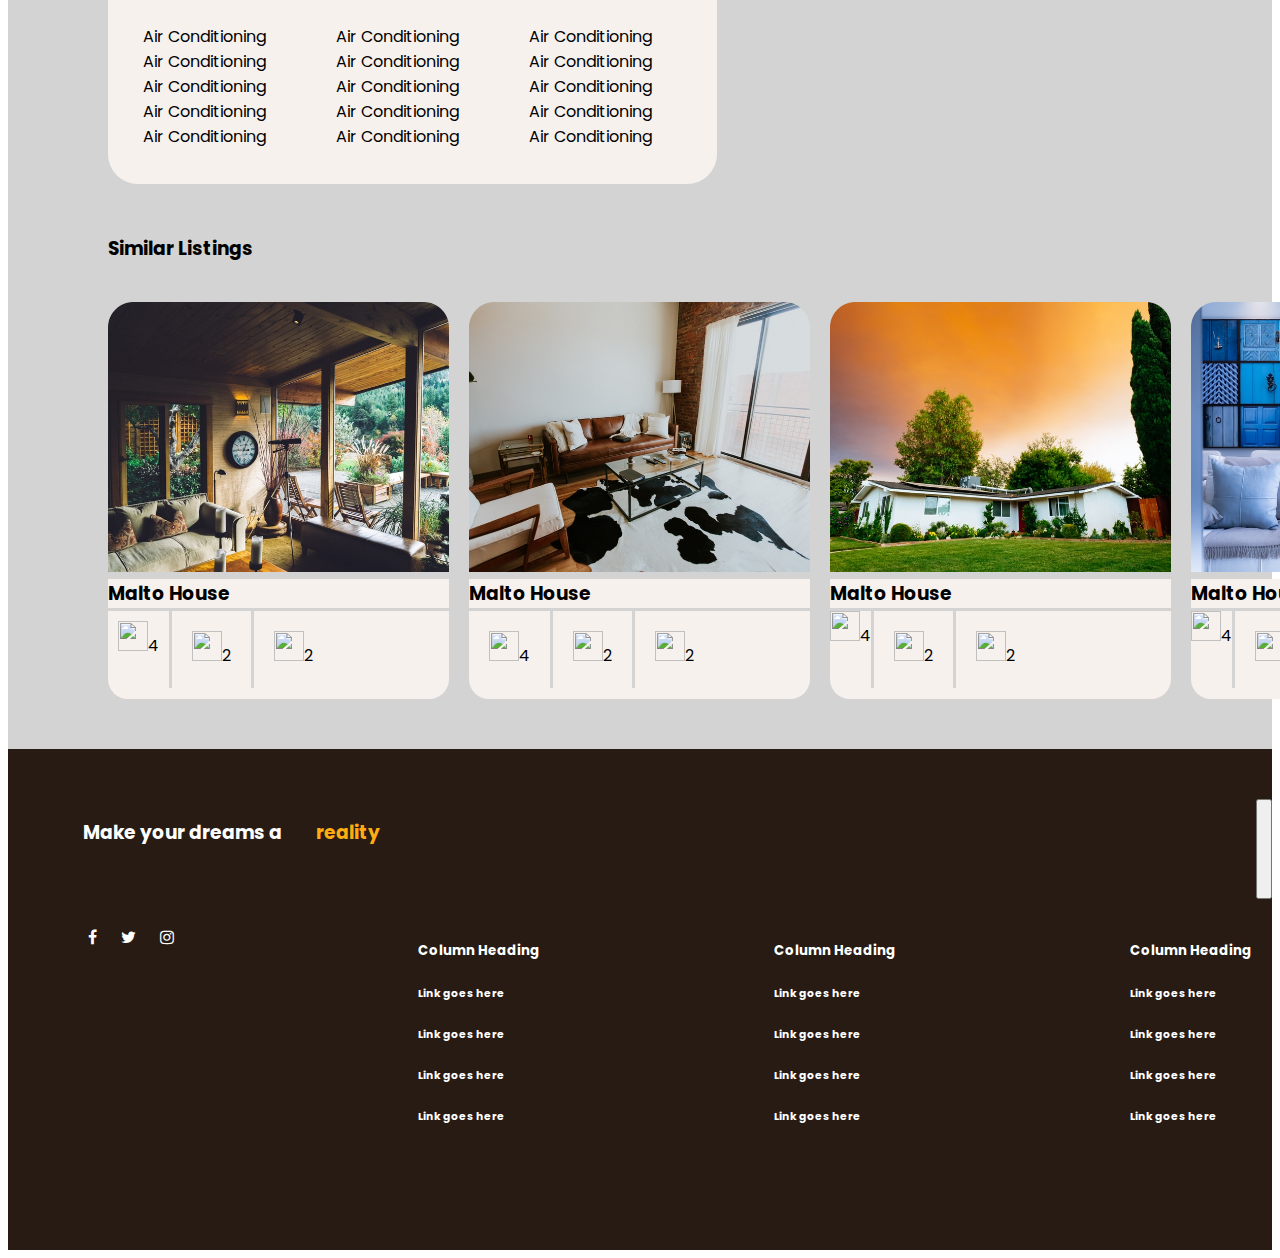
==== commit 146b1ece: "styled the form" ====
--- a/property.html
+++ b/property.html
@@ -14,6 +14,7 @@
 <body>
     <div class="topp">
         <div class="nav-links">
+            
             <ul>
                 <li><a href="./index.html">Home</a></li>
                 <li><a href="">About Us</a></li>
@@ -21,11 +22,12 @@
                 <li><a href="">Contact Us</a></li>
                 <li><button class="yellow">Log in</button></li>
                 <li><button class="black">Log in</button></li>
-                <li><button class="work-with-us">Work With Us</button></li>
+                <li><button class="work-with-us">Work with us</button></li>
+                    
             </ul>
-            <hr style="color: rgba(255, 255, 255, 0.723);">
-        </div>
-        
+
+        </div>
+
         <div class="navlink-bot">
             <div class="modern">
                 <h3>Modern House</h3>
@@ -134,7 +136,7 @@
             
             <div class="listings">
                 <div class="malto1">
-                    <img src="./Assets/images/Rectangle-7.png" alt="">
+                    <img class="up" src="./Assets/images/Rectangle-7.png" alt="">
                     <div class="icons1">
                         <h3>Malto House</h3>
                         <div class="malto1-icons">
@@ -146,38 +148,29 @@
                     </div>
                 </div>
                 <div class="malto2">
-                    <img src="./Assets/images/Rectangle-8.png" alt="">
+                    <img class="up" src="./Assets/images/Rectangle-8.png" alt="">
                     <div class="icons2">
                         <h3>Malto House</h3>
                         <div class="malto2-icons">
                             <div class="one"><img src="https://img.icons8.com/ios-glyphs/30/000000/car--v1.png" alt="">4</div>
                             <div class="two"><img src="https://img.icons8.com/external-those-icons-fill-those-icons/24/000000/external-bathtub-interior-furniture-those-icons-fill-those-icons-1.png" alt="">2</div>
                             <div class="three"><img src="https://img.icons8.com/windows/32/000000/hashtag-large.png" alt="">2</div>
-
-
-                           
-
                         </div>
                     </div>
                 </div>
                 <div class="malto3">
-                    <img src="./Assets/images/Rectangle-9.png" alt="">
+                    <img class="up" src="./Assets/images/Rectangle-9.png" alt="">
                     <div class="icons3">
                         <h3>Malto House</h3>
                         <div class="malto3-icons">
                             <div class="one"><img src="https://img.icons8.com/ios-glyphs/30/000000/car--v1.png" alt="">4</div>
                             <div class="two"><img src="https://img.icons8.com/external-those-icons-fill-those-icons/24/000000/external-bathtub-interior-furniture-those-icons-fill-those-icons-1.png" alt="">2</div>
                             <div class="three"><img src="https://img.icons8.com/windows/32/000000/hashtag-large.png" alt="">2</div>
-
-
-
-
-
                         </div>
                     </div>
                 </div>
                 <div class="malto4">
-                    <img src="./Assets/images/Rectangle-10.png" alt="">
+                    <img class="up" src="./Assets/images/Rectangle-10.png" alt="">
                     <div class="icons4">
                         <h3>Malto House</h3>
                         <div class="malto4-icons">
--- a/Assets/css/property.css
+++ b/Assets/css/property.css
@@ -8,8 +8,8 @@
 }
 
 .topp{
-    background-color: #271b14;
-    padding-bottom: 80px;
+    background:  #050505;
+    padding-bottom: 10px;
 }
 
 
@@ -42,6 +42,9 @@
     border-radius: 0px 12px 0px 0px;
     padding: 5px;
 }
+.nav-links button:hover{
+    background-color: #9a4013;
+}
 .nav-links a{
     color: white;
 }
@@ -62,16 +65,27 @@
     display: flex;
 }
 .navlink-bot .cost{
-    margin-left: 740px;
-    
-}
+    margin-left: 855px;
+    
+}
+.cost h3{
+    padding: 0px;
+    margin: 0px;
+}
+
 
 .cost p{
     display: inline-block;
     white-space: nowrap;
+    font-size: 10px;
 }
 .modern p{
     white-space: nowrap;
+    font-size: 10px;
+}
+.modern h3{
+    margin: 0px;
+    padding: 0px;
 }
 .mid-section{
     background-color: lightgray;
@@ -90,7 +104,10 @@
     background-color: #271b14;
     color: white;
     border-radius: 0px 12px 0px 0px;
-    border: 0px;
+    border: 50px;
+    height:60px;
+    width: 295px;
+    padding: 20px;
 }
 .form-in{
     padding: 20px;
@@ -104,15 +121,18 @@
 .form-in input{
     padding: 20px;
     border-radius: 15px;
-}
+    border-color: rgb(240, 234, 234);
+
+}
+
 .small-imgs{
     display: flex;
     margin-left: 100px;
 }
 .small-imgs img{
     height: 100px;
-    width: auto;
-    padding: 10px;
+    width: 95px;
+    padding: 5px;
     margin: 1px;
     
 }
@@ -182,7 +202,7 @@
     border-bottom: 0px;
     margin-bottom: 0px;
 }
-.listings img{
+.listings .up{
     height: 290px;
     width: auto;
     padding-top: 20px;
@@ -199,8 +219,8 @@
 }
 .icons1 img{
     
-    height: 50px;
-    width: 50px;
+    height: 30px;
+    width: 30px;
     
 }
 .malto1-icons{
@@ -213,6 +233,8 @@
 .malto1-icons .one, .two, .three{
     display: inline-block;
     border-right: solid lightgray;
+    padding: 10px;
+    align-items: center;
 }
 .malto1-icons .three{
     border-right: none;
@@ -223,6 +245,12 @@
     margin: 0px 20px 0px 0px;
     border: 50px;
     border-radius: 0px 0px  20px 20px;
+    height: 120px;
+    width: 341px;
+
+}
+.icons1 h3{
+    margin: 0px;
 }
 .malto2-icons{
     display: flex;
@@ -245,17 +273,25 @@
     border: 50px;
     margin: 0px 20px 0px 0px;
     border-radius: 0px 0px  20px 20px;
+    height: 120px;
+    width: 341px;
+}
+.icons2 h3{
+    margin: 0px;
 }
 .icons2 img{
     
-    height: 50px;
-    width: 50px;
+    height: 30px;
+    width: 30px;
     border-color: lightgray;
 }
 .icons3 img{
     
-    height: 50px;
-    width: 50px;
+    height: 30px;
+    width: 30px;
+}
+.icons3 h3{
+    margin: 0px;
 }
 .malto3-icons{
     display: flex;
@@ -267,6 +303,7 @@
 .malto3-icons .one, .two, .three{
     display: inline-block;
     border-right: solid lightgray;
+    margin: 0px;
 }
 .malto3-icons .three{
     border-right: none;
@@ -277,12 +314,17 @@
     border: 50px;
     margin: 0px 20px 0px 0px;
     border-radius: 0px 0px  20px 20px;
+    height: 120px;
+    width: 341px;
 
 }
 .icons4 img{
     
-    height: 50px;
-    width: 50px;
+    height: 30px;
+    width: 30px;
+}
+.icons4 h3{
+    margin: 0px;
 }
 .malto4-icons{
     display: flex;
@@ -300,10 +342,12 @@
 }
 
 .icons4{
-    background-color: #f7f1ee;
-    border: 200px;
+    background: #f7f1ee;
+    border: 50px;
     border-radius: 0px 0px  20px 20px;
     margin: 0px 20px 0px 0px;
+    height: 120px;
+    width: 341px;
 
 }
 
@@ -335,7 +379,7 @@
     padding-left: 30px;
 }
 footer{
-    background-color: #271b14;
+    background: #271b14;
     color: white;
     padding-bottom: 80px;
 }
@@ -350,3 +394,12 @@
     width: 150px;
 }
 
+@media screen and (max-width=700px){
+    footer{
+       
+        background:azure;
+    }
+    .topp{
+        background: azure;
+    }
+}
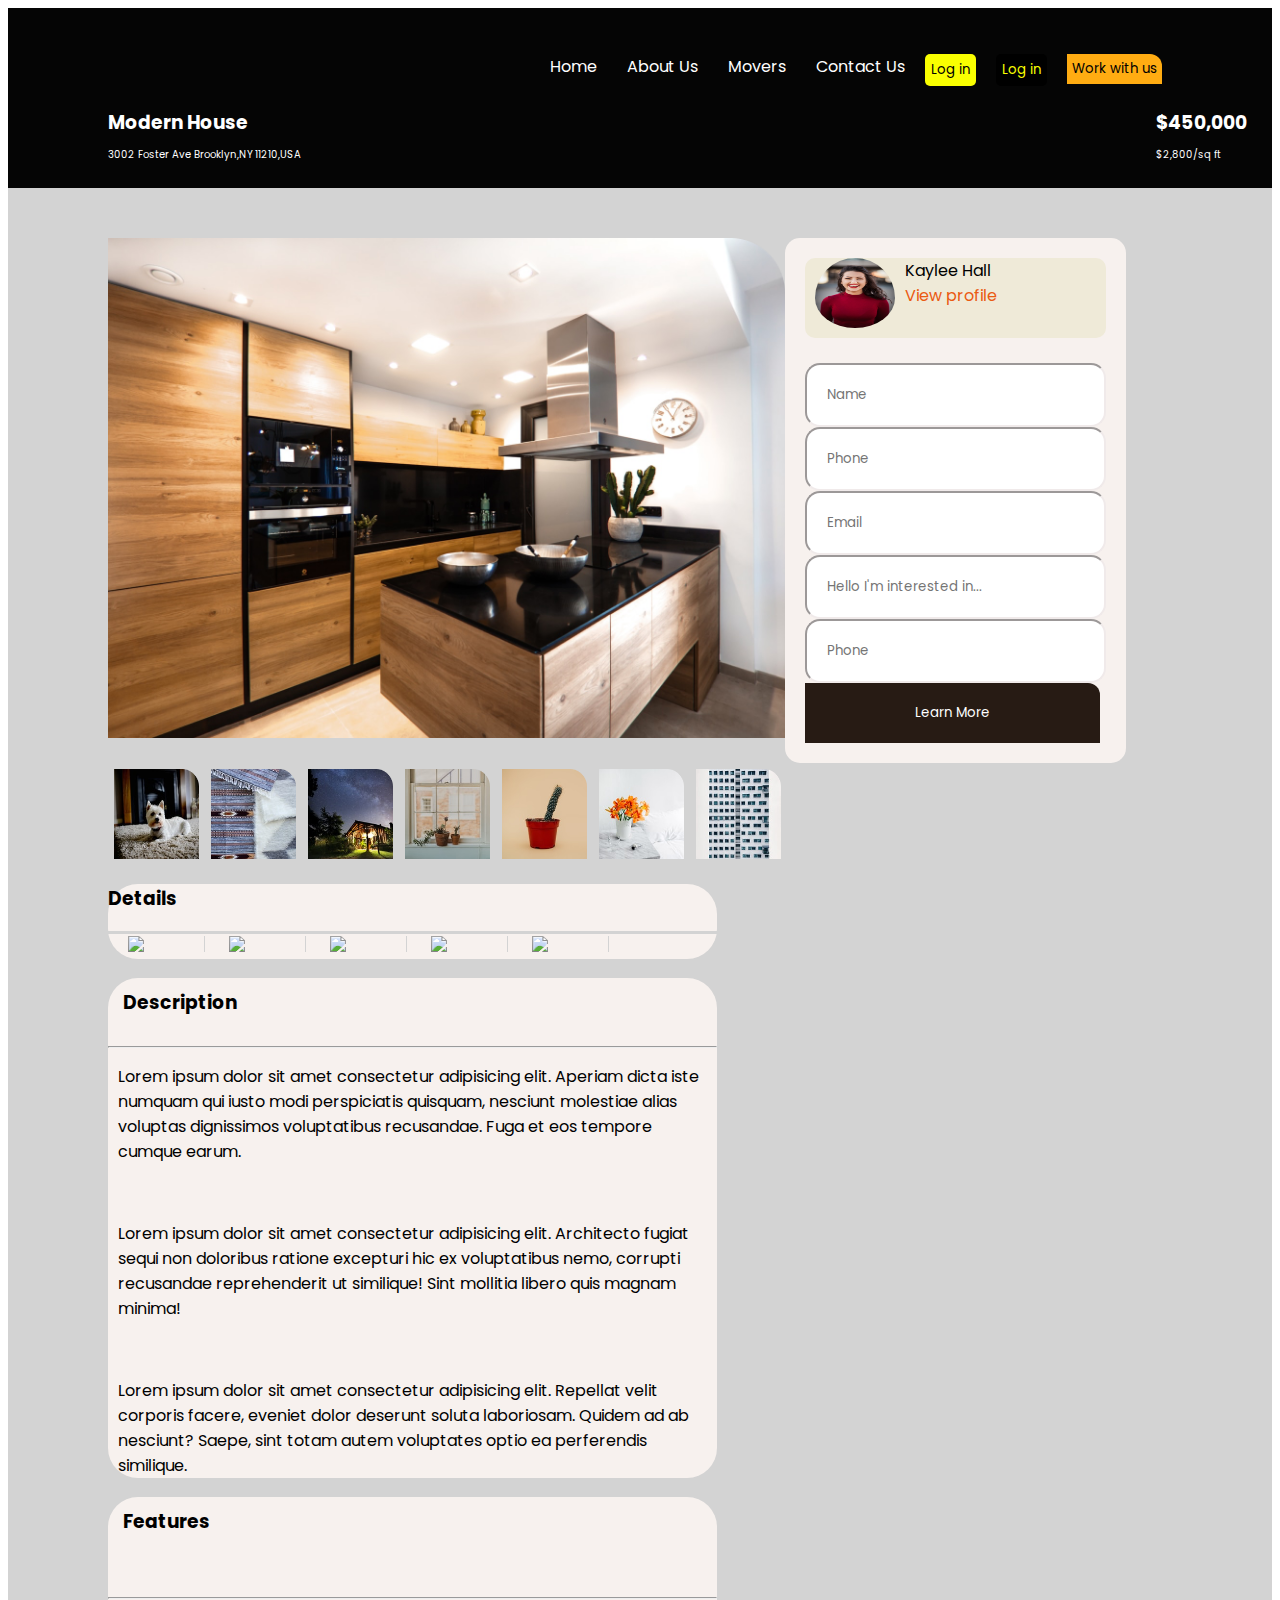
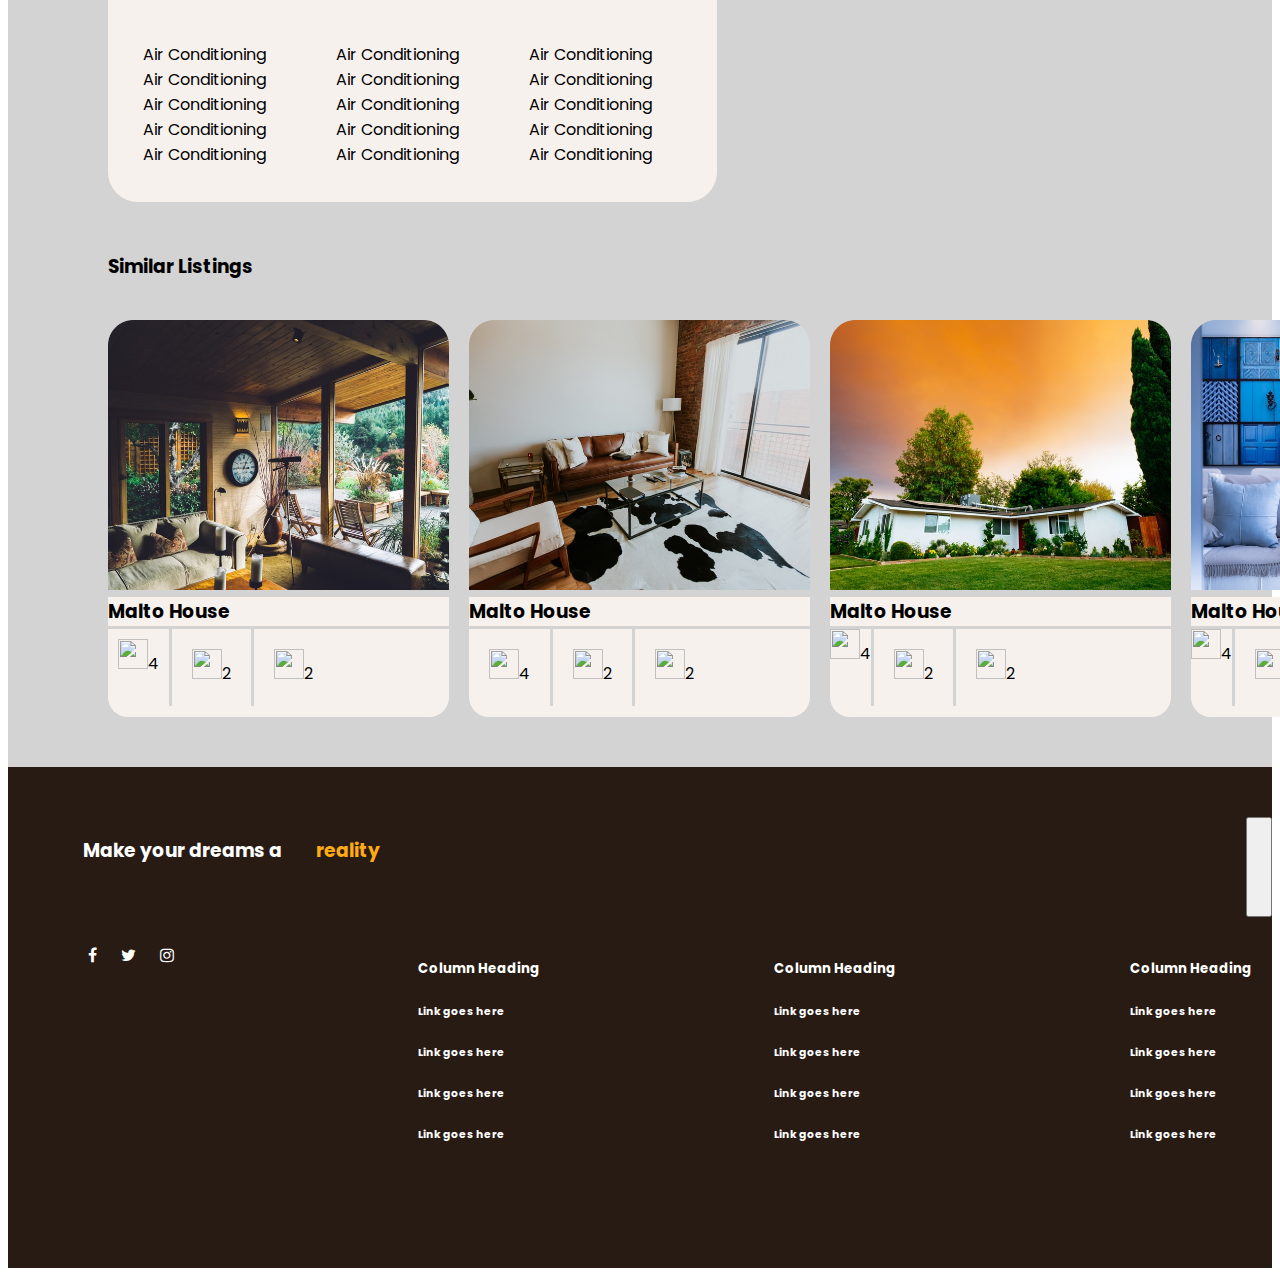
==== commit c0b8499f: "Added a profile picture to the form and a view profile link" ====
--- a/property.html
+++ b/property.html
@@ -14,7 +14,7 @@
 <body>
     <div class="topp">
         <div class="nav-links">
-            
+
             <ul>
                 <li><a href="./index.html">Home</a></li>
                 <li><a href="">About Us</a></li>
@@ -51,13 +51,21 @@
                 <div class="form">
                     <div class="form-in">
                         <form>
-
+                            <div class="profile">
+                                <img src="./Assets/images/profpic.jpeg" alt="">
+                                <div class="name">
+                                    <p>Kaylee Hall</p>
+                                    <a href="">View profile</a>
+                                </div>    
+                            </div>    
+                                                <br>
                             <input type="text" placeholder="Name"><br>
                             <input type="tel" placeholder="Phone"><br>
                             <input type="email" placeholder="Email"><br>
                             <input type="text" placeholder="Hello I'm interested in..."><br>
                             <input type="number" placeholder="Phone"><br>
                             <input type="button" class="form-btn" value="Learn More">
+
                         </form>
                     </div>
                 </div>
--- a/Assets/css/property.css
+++ b/Assets/css/property.css
@@ -114,6 +114,29 @@
     background-color: #f7f1ee;
     border-radius: 15px;
     border: 50px;
+}
+.form-in img{
+    height: 80px;
+    width: 80px;
+    border-radius: 80%;
+    padding-bottom: 10px;
+    text-align: left;
+    margin-left: 10px;
+}
+.form-in .profile{
+    display: flex;
+    background: #EFEAD8;
+    border-radius: 10px;
+}
+.form-in .profile a{
+    color: #ea5a12;
+}
+.form-in .profile a:hover{
+    color: #271b14;
+}
+.form-in .profile .name p,a{
+    margin: 0px;
+    padding-left: 10px;
 }
 
     
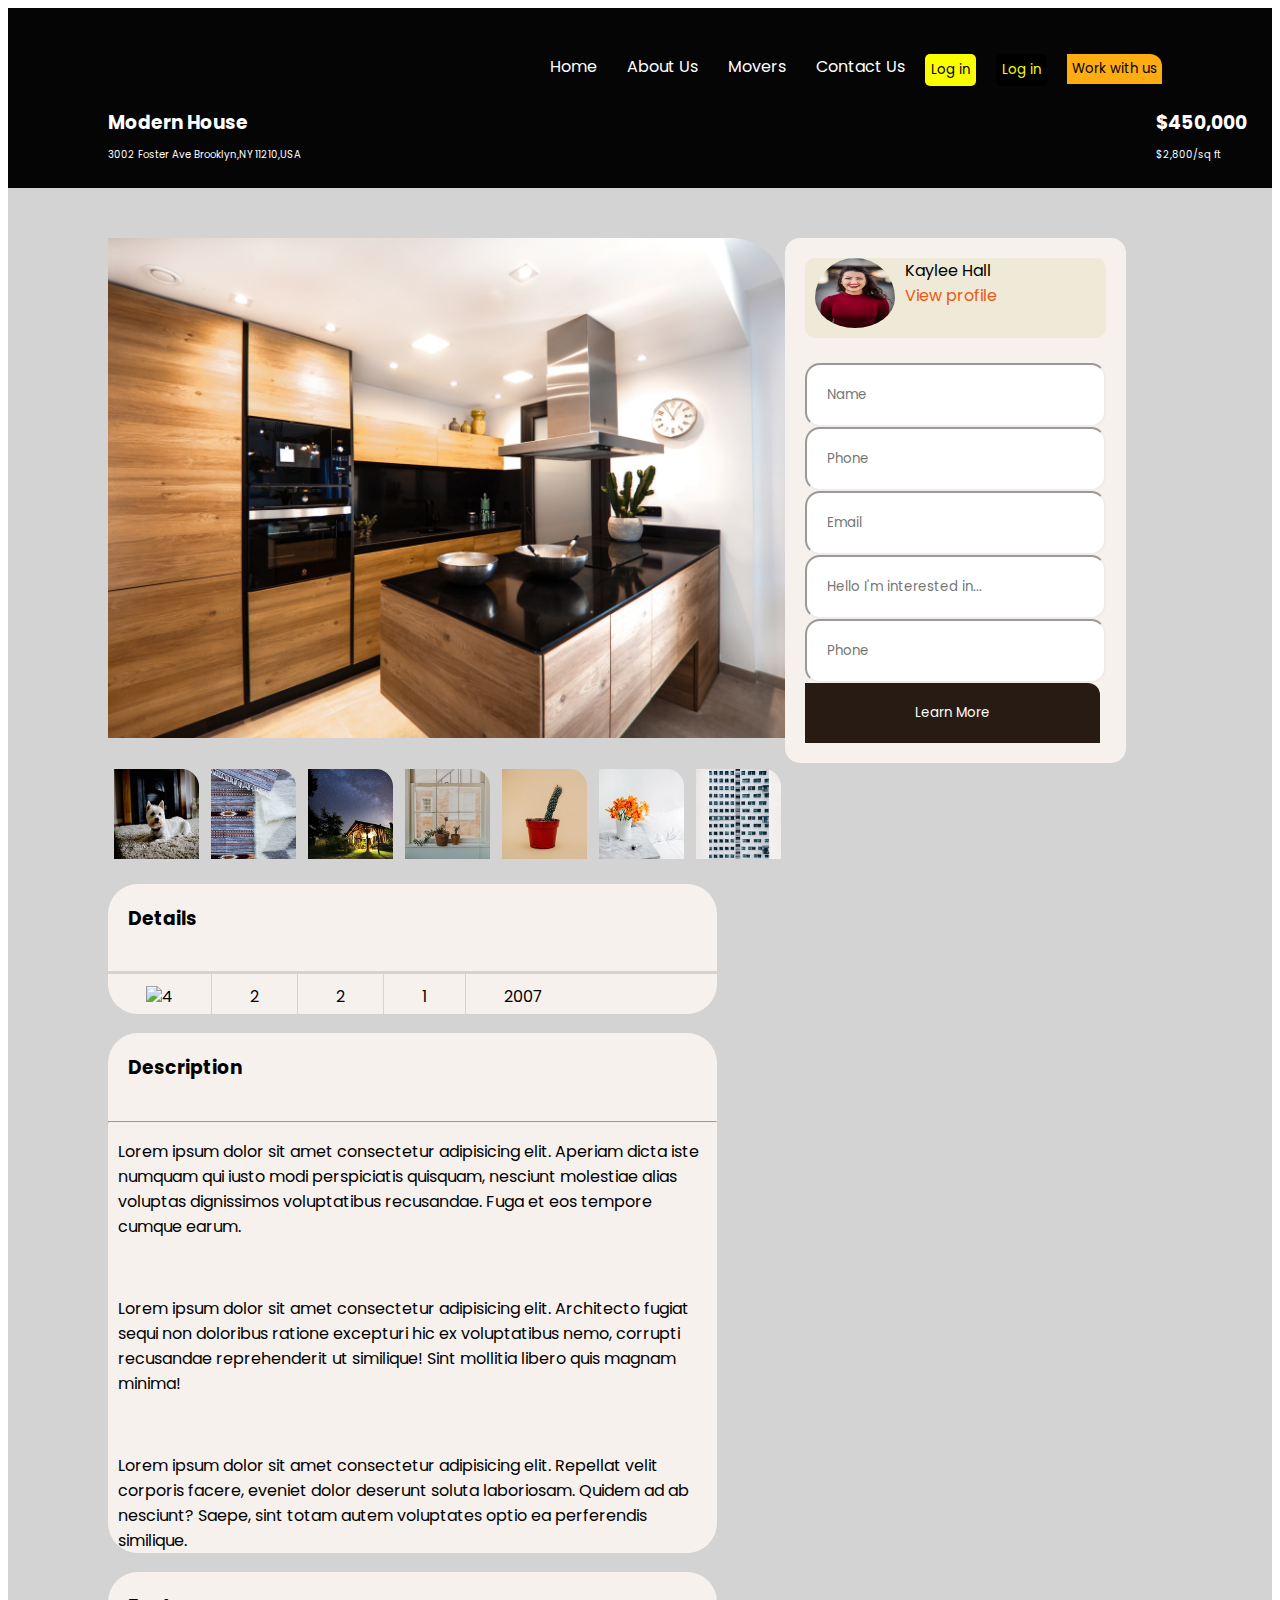
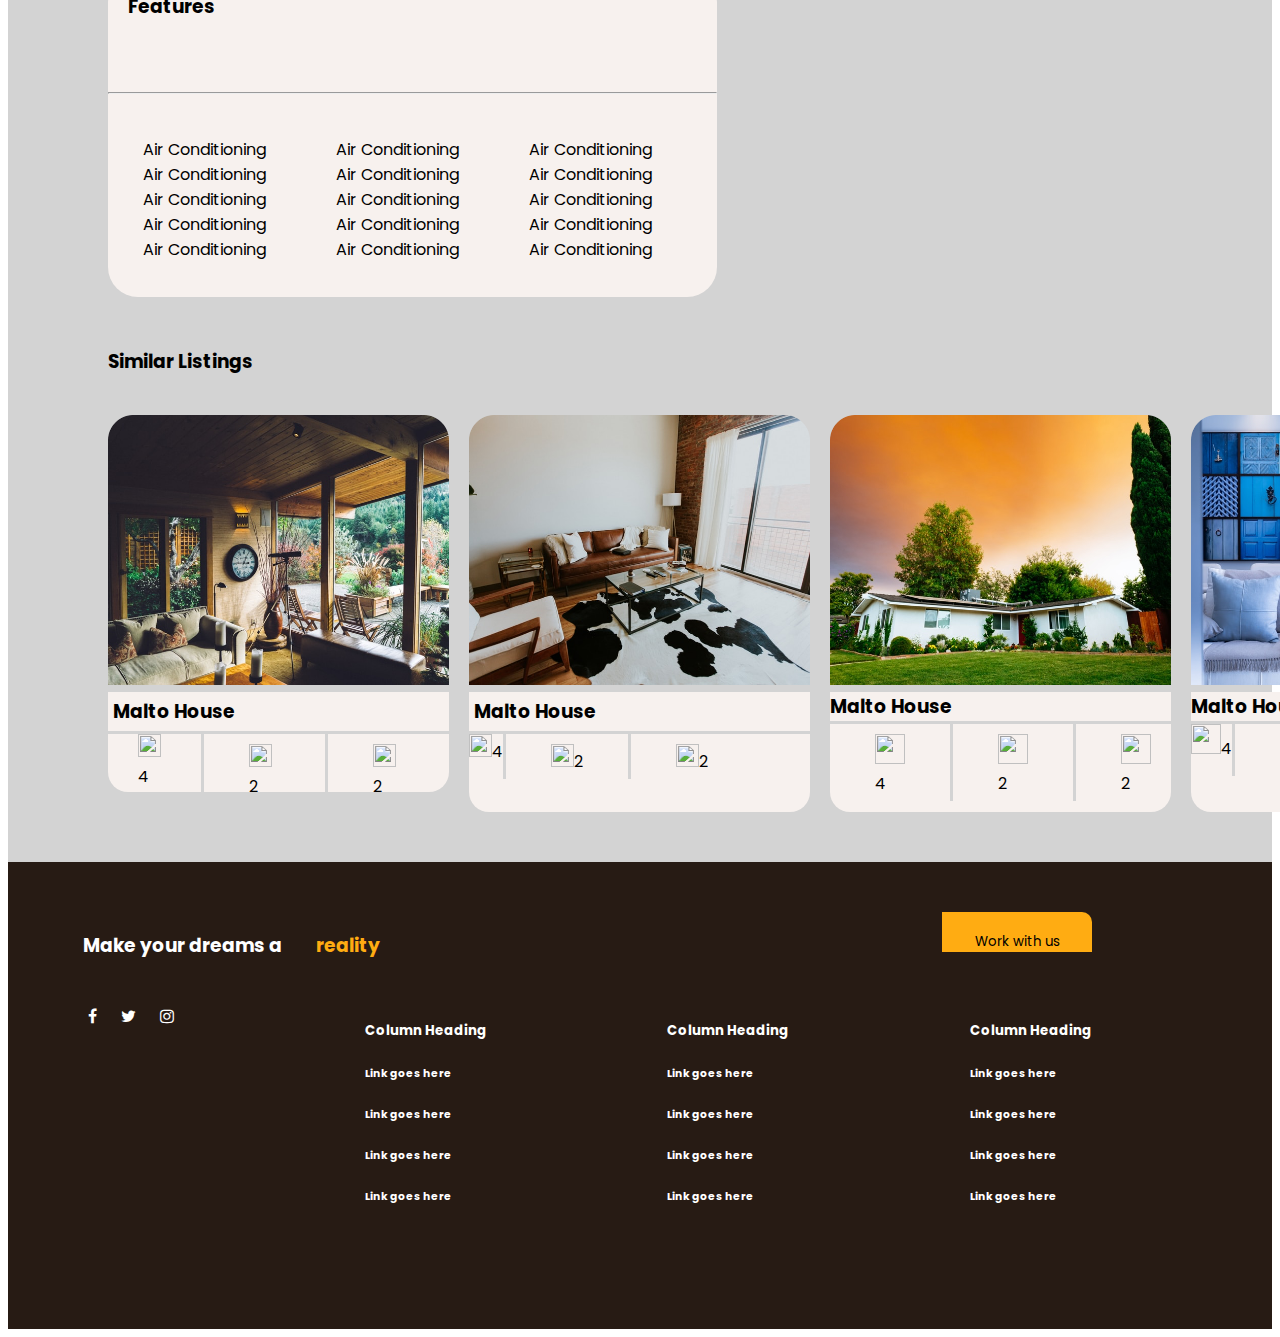
==== commit 3c3784b9: "styled the footers of both pages" ====
--- a/property.html
+++ b/property.html
@@ -86,12 +86,12 @@
         <div id="details">
             <h3>Details</h3>
             <div class="icons-det">
-
-                <img src="https://img.icons8.com/ios-glyphs/30/000000/car--v1.png"  />
-                <img src="https://img.icons8.com/external-those-icons-fill-those-icons/24/000000/external-bathtub-interior-furniture-those-icons-fill-those-icons-1.png"/>
-                <img src="https://img.icons8.com/windows/32/000000/hashtag-large.png"/>
-                <img src="https://img.icons8.com/material-sharp/24/000000/hut.png"/>
-                <img src="https://img.icons8.com/material/24/000000/calendar--v3.png"/>
+                <div class="first"><img src="https://img.icons8.com/ios-glyphs/30/000000/car--v1.png"/>4</div>
+                <div class="second"><img src="https://img.icons8.com/external-those-icons-fill-those-icons/24/000000/external-bathtub-interior-furniture-those-icons-fill-those-icons-1.png" alt="">2</div>
+                <div class="third"><img src="https://img.icons8.com/windows/32/000000/hashtag-large.png" alt="">2</div>
+                <div class="fourth"><img src="https://img.icons8.com/material-sharp/24/000000/hut.png" alt="">1</div>
+                <div class="fifth"><img src="https://img.icons8.com/material/24/000000/calendar--v3.png" alt="">2007</div>
+               
             </div>
         </div>
         <div class="description">
@@ -196,7 +196,7 @@
     <footer>
         <div class="sentence">
             <h3>Make your dreams a <span> reality</span></h3>
-            <button class="us"><a href="Work with us"></a></button>
+            <button class="us">Work with us</a></button>
         </div>
         <div class="bottom">
             <div class="social-media-icons">
--- a/Assets/css/property.css
+++ b/Assets/css/property.css
@@ -168,18 +168,23 @@
     border-radius: 30px;
     margin-right: 555px;
 }
-#details img{
-    padding-right: 60px;
+.icons-det .first, .second, .third, .fourth{
+    
     border-right: solid lightgray 1px;
-    padding-left: 20px;
     border-top: 10px;
     
 }
-.det h3{
-    padding:10px 15px;
+.icons-det .first, .second, .third, .fourth, .fifth{
+    padding:10px 38px 5px 38px;
+  
+}
+#details h3{
+    padding:20px ;
 }
 .icons-det{
     border-top: solid lightgrey;
+    display: flex;
+  
 }
 .description{
     margin-left: 100px;
@@ -192,7 +197,7 @@
 }
 
 .description h3{
-    padding:10px 15px;
+    padding:20px;
 
 }
 .description p{
@@ -213,7 +218,7 @@
 
 }
 .features h3{
-    padding:10px 15px;
+    padding:20px;
 
 }
 .features ul{
@@ -242,49 +247,47 @@
 }
 .icons1 img{
     
-    height: 30px;
-    width: 30px;
-    
-}
-.malto1-icons{
+    height: 23px;
+    width: 23px;
+    
+}
+.icons1 .malto1-icons{
+    display: flex;
+    border-top: solid lightgray;
+    
+}
+.icons1 .malto1-icons .one, .two, .three{
+    border-right: solid lightgray;
+    padding: 0px 30px 0px 30px;
+    align-items: center;
+}
+.malto1-icons .three{
+    border-right: none;
+}
+
+.icons1{
+    background-color: #f7f1ee;
+    
+    border-radius: 0px 0px  20px 20px;
+    height: 100px;
+    width: 341px;
+
+
+}
+.icons1 h3{
+    padding: 5px;
+    margin: 0;
+}
+.malto2-icons{
     display: flex;
     position: relative;
     top: 0px;
     border-top: solid lightgray;
-    
-}
-.malto1-icons .one, .two, .three{
-    display: inline-block;
-    border-right: solid lightgray;
-    padding: 10px;
-    align-items: center;
-}
-.malto1-icons .three{
-    border-right: none;
-}
-
-.icons1{
-    background-color: #f7f1ee;
-    margin: 0px 20px 0px 0px;
-    border: 50px;
-    border-radius: 0px 0px  20px 20px;
-    height: 120px;
-    width: 341px;
-
-}
-.icons1 h3{
-    margin: 0px;
-}
-.malto2-icons{
-    display: flex;
-    position: relative;
-    top: 0px;
-    border-top: solid lightgray;
 }
 .malto2-icons .one, .two, .three{
     display: inline-block;
     border-right: solid lightgray;
-    padding: 20px;
+   
 }
 .malto2-icons .three{
     border-right: none;
@@ -300,13 +303,18 @@
     width: 341px;
 }
 .icons2 h3{
-    margin: 0px;
+    padding: 5px;
+    margin: 0;
 }
 .icons2 img{
     
-    height: 30px;
-    width: 30px;
+    height: 23px;
+    width: 23px;
     border-color: lightgray;
+}
+.icons2 .malto2-icons{
+    display: flex;
+    border-top: solid lightgray;
 }
 .icons3 img{
     
@@ -327,6 +335,7 @@
     display: inline-block;
     border-right: solid lightgray;
     margin: 0px;
+    padding: 10px 45px 5px 45px;
 }
 .malto3-icons .three{
     border-right: none;
@@ -390,6 +399,10 @@
     margin-left: 50px;
     
 }
+.bottom .threee{
+    margin-right: 160px;
+
+}
 .sentence button{
     box-sizing: border-box;
     height: 100px;
@@ -411,10 +424,22 @@
     justify-content: space-between;
     padding-top: 50px;
 }
-.us {
+.sentence .us {
     border: 20px 20px;
     height: 20px;
     width: 150px;
+    margin-right: 180px;
+    padding: 20px;
+    color: black;
+    background-color: #FFAC12;
+    border-radius: 0px 10px 0px 0px;
+    border: none;
+}
+.sentence .us:hover{
+    background-color: #EFEAD8;
+}
+.sentence button{
+    padding: 20px;
 }
 
 @media screen and (max-width=700px){
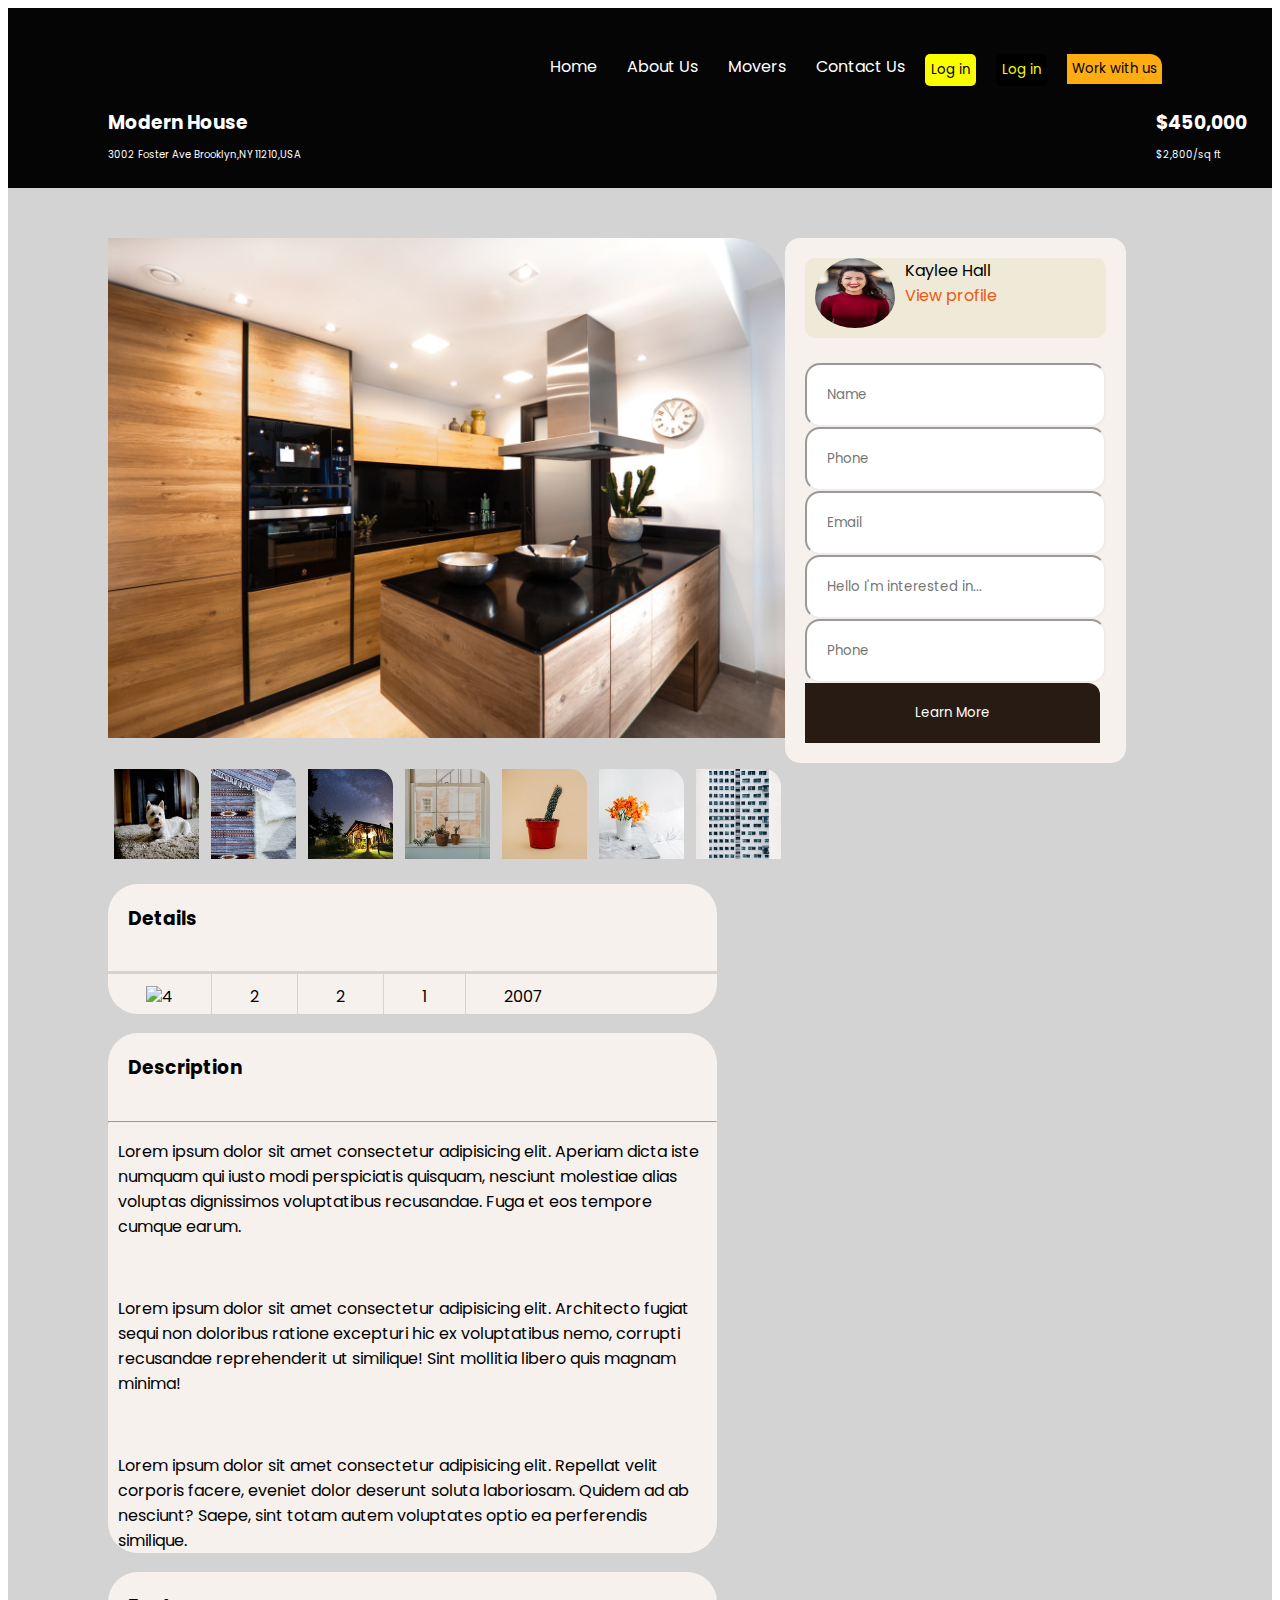
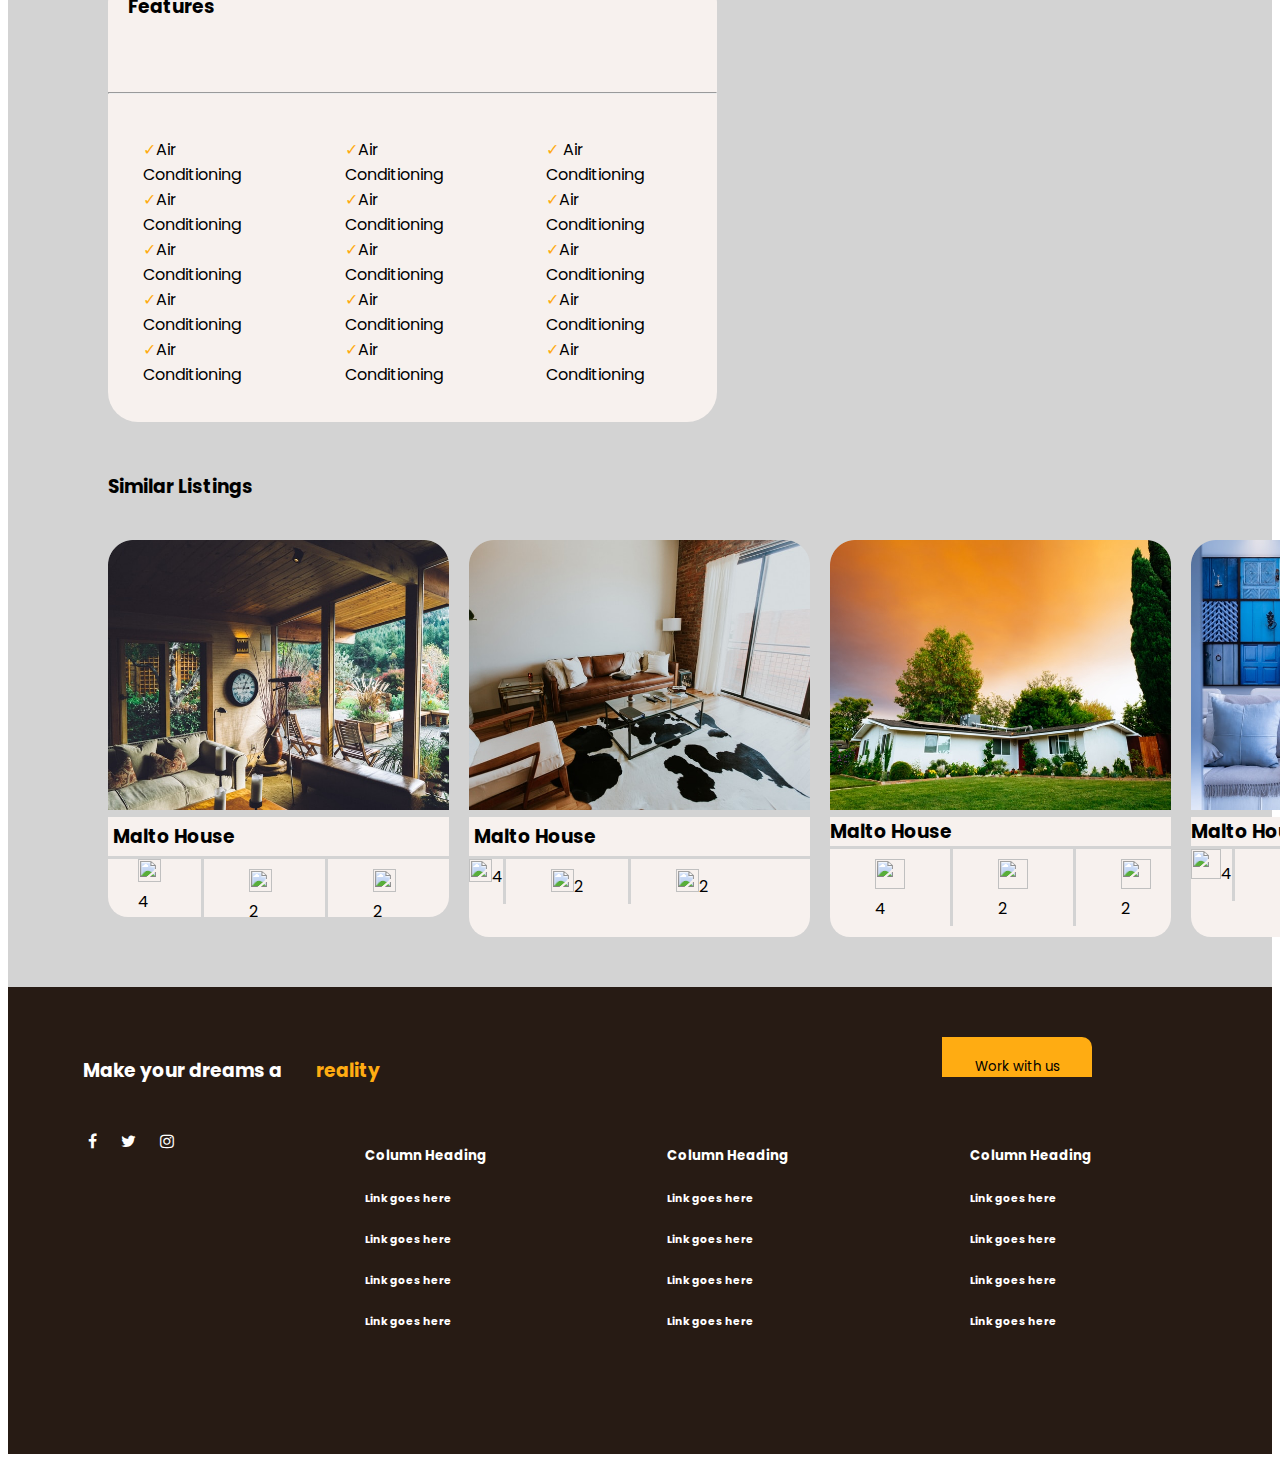
==== commit 64e53e00: "added checkmarks to the features section" ====
--- a/property.html
+++ b/property.html
@@ -110,29 +110,29 @@
             <hr style="color: white;">
             <div class="checklist">
                 <ul>
-                    <li>Air Conditioning</li>
-                    <li>Air Conditioning</li>
-                    <li>Air Conditioning</li>
-                    <li>Air Conditioning</li>
-                    <li>Air Conditioning</li>
+                    <li><span>&#10003;</span>Air Conditioning</li>
+                    <li><span>&#10003;</span>Air Conditioning</li>
+                    <li><span>&#10003;</span>Air Conditioning</li>
+                    <li><span>&#10003;</span>Air Conditioning</li>
+                    <li><span>&#10003;</span>Air Conditioning</li>
                
                 
                 </ul>
                 <ul>
-                    <li>Air Conditioning</li>
-                    <li>Air Conditioning</li>
-                    <li>Air Conditioning</li>
-                    <li>Air Conditioning</li>
-                    <li>Air Conditioning</li>
+                    <li><span>&#10003;</span>Air Conditioning</li>
+                    <li><span>&#10003;</span>Air Conditioning</li>
+                    <li><span>&#10003;</span>Air Conditioning</li>
+                    <li><span>&#10003;</span>Air Conditioning</li>
+                    <li><span>&#10003;</span>Air Conditioning</li>
                
             
                 </ul>
                 <ul>
-                    <li>Air Conditioning</li>
-                    <li>Air Conditioning</li>
-                    <li>Air Conditioning</li>
-                    <li>Air Conditioning</li>
-                    <li>Air Conditioning</li>
+                    <li><span>&#10003;</span> Air Conditioning</li>
+                    <li> <span>&#10003;</span>Air Conditioning</li>
+                    <li> <span>&#10003;</span>Air Conditioning</li>
+                    <li><span>&#10003;</span>Air Conditioning</li>
+                    <li> <span>&#10003;</span>Air Conditioning</li>
                
             
                 </ul>
--- a/Assets/css/property.css
+++ b/Assets/css/property.css
@@ -205,6 +205,9 @@
 }
 .checklist{
     display: flex;
+}
+.checklist ul li span{
+    color: #FFAC12;
 }
 .features{
     margin-left: 100px;
